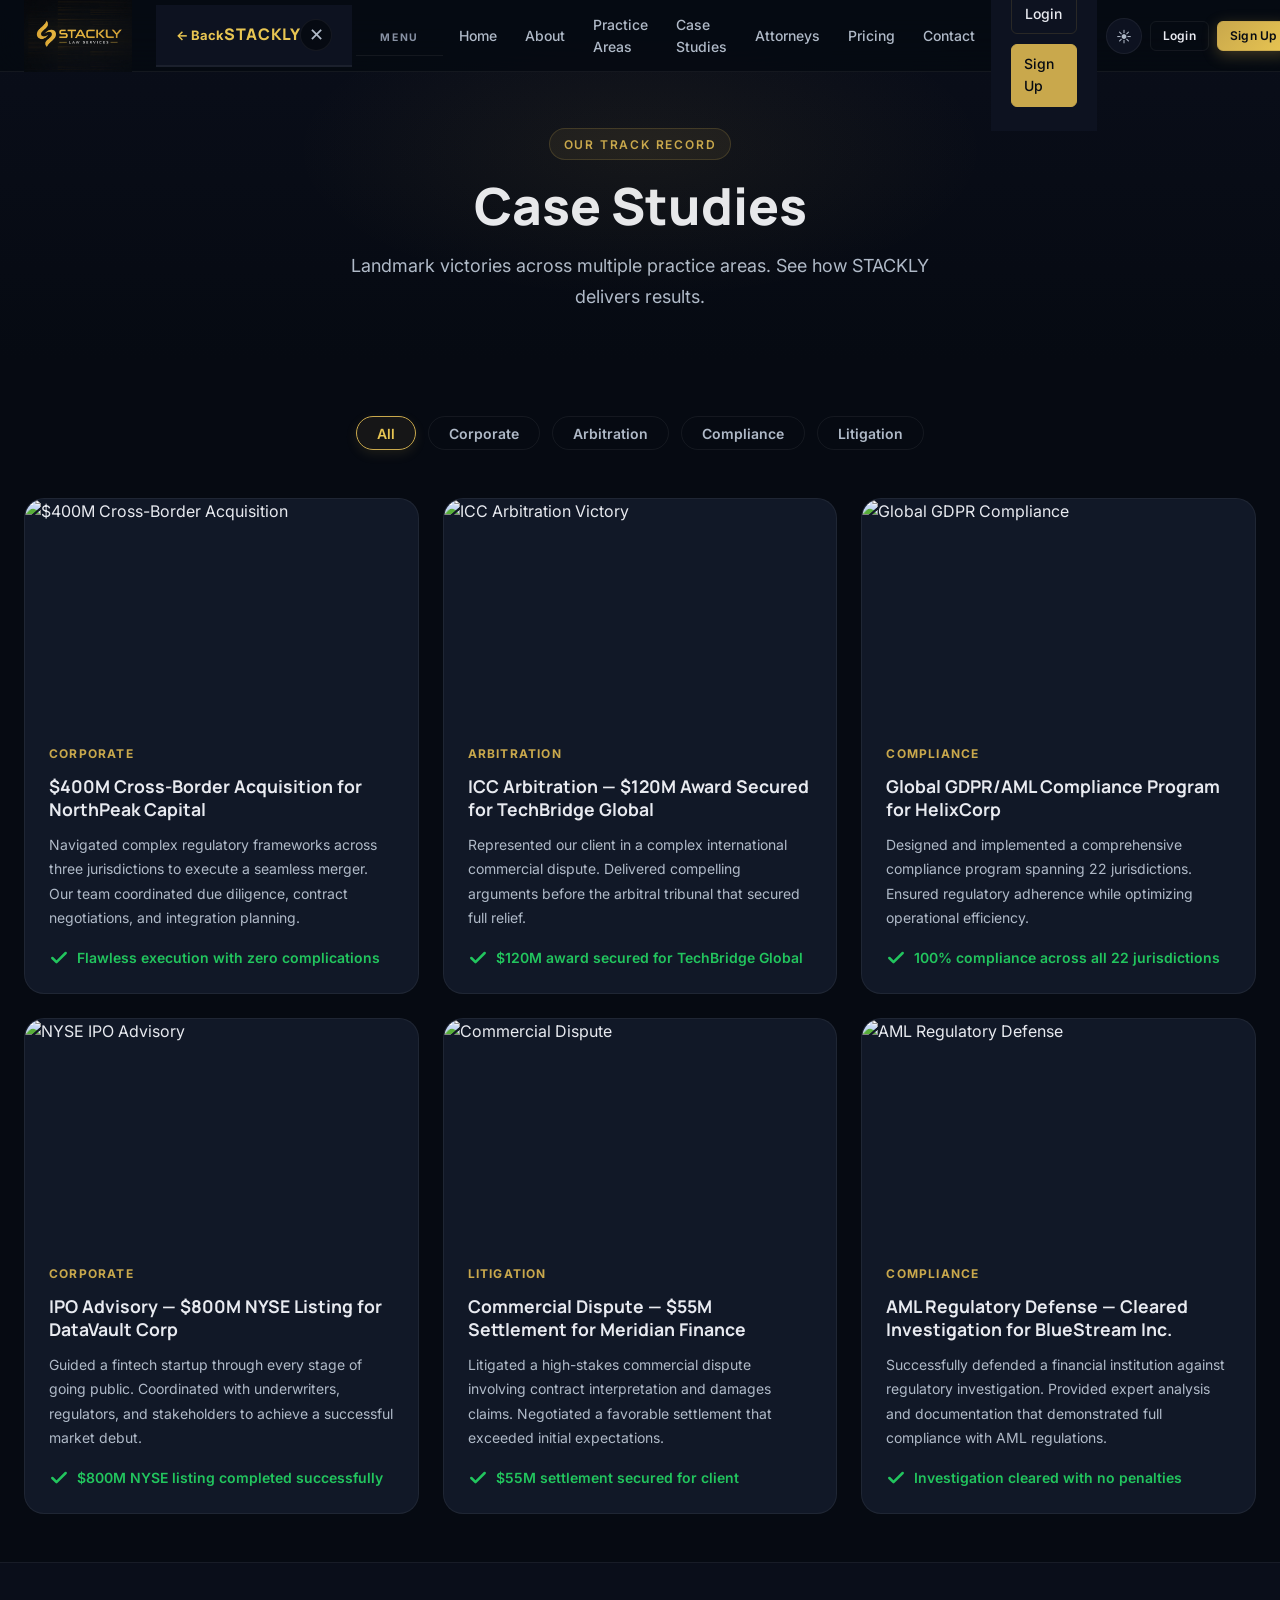
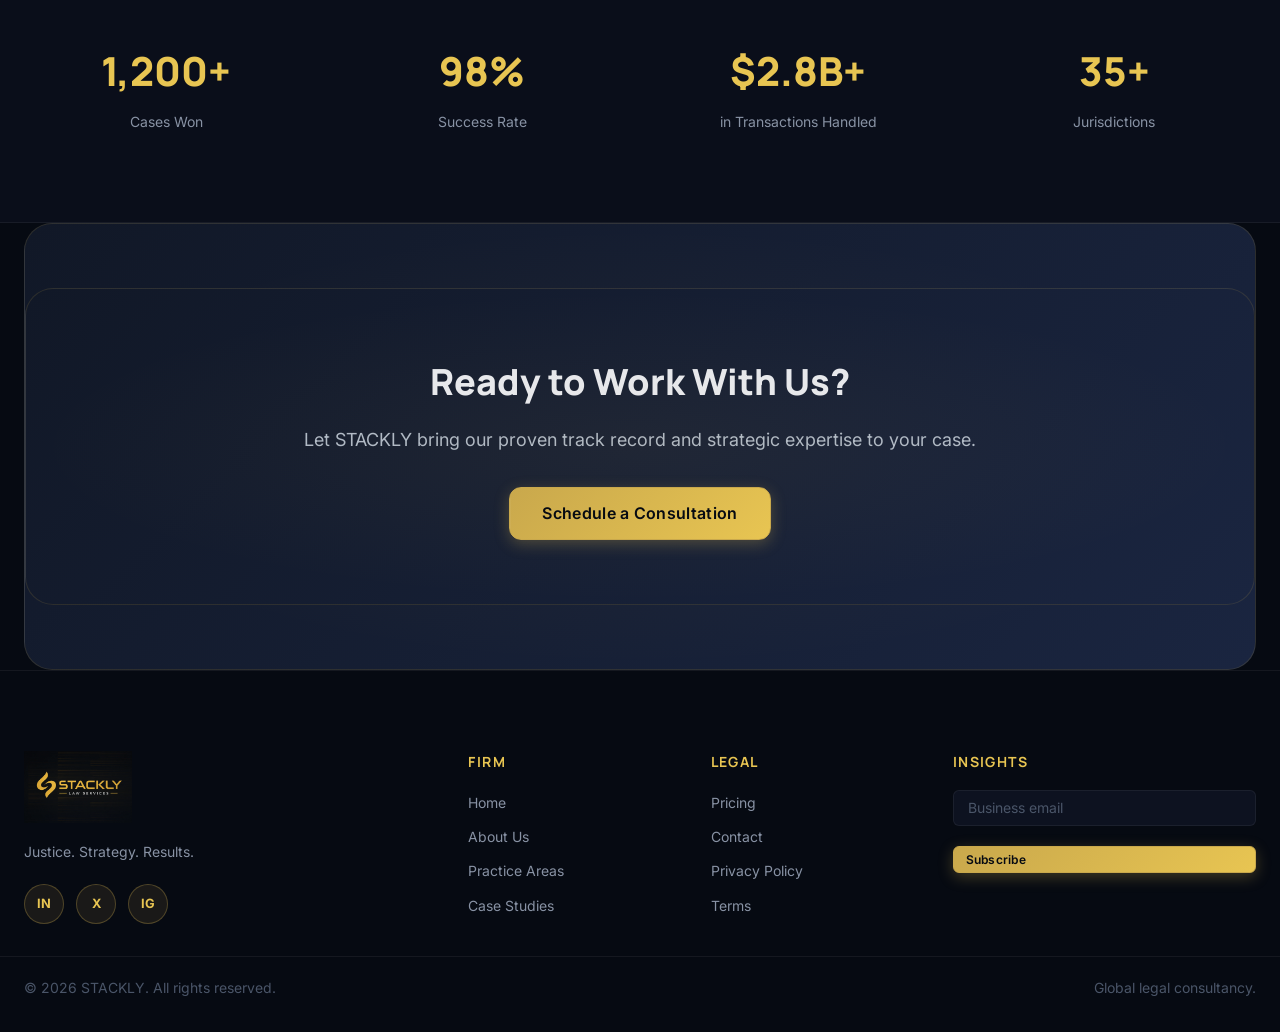
==== pages/case-studies.html @ 19b0bfe0 "First commit" ====
﻿<!DOCTYPE html>
<html lang="en">
<head>
  <meta charset="UTF-8">
  <meta name="viewport" content="width=device-width, initial-scale=1.0">
  <title>Case Studies | STACKLY Law Services</title>
  <link rel="preconnect" href="https://fonts.googleapis.com">
  <link rel="preconnect" href="https://fonts.gstatic.com" crossorigin>
  <link href="https://fonts.googleapis.com/css2?family=Inter:wght@300;400;500;600;700&family=Manrope:wght@300;400;500;600;700&display=swap" rel="stylesheet">
  <link rel="stylesheet" href="../assets/css/style.css">
</head>
<body data-page="cases">
  <header class="site-header">
    <div class="container nav-shell">
      <a class="brand" href="../index.html" aria-label="STACKLY home">
        <span class="brand-mark" aria-hidden="true">
          <img src="../Images/logo.webp" alt="STACKLY Logo" width="120" height="80" loading="eager">
        </span>
        <!-- <span class="brand-copy"><span class="brand-name">STACKLY</span><span class="brand-tagline">Law Services</span></span> -->
      </a>
      <button class="menu-toggle" aria-label="Open navigation" aria-expanded="false">
        <svg viewBox="0 0 24 24"><path fill="none" stroke="currentColor" stroke-width="1.8" d="M4 7h16M4 12h16M4 17h16"/></svg>
      </button>
      <nav class="nav-links">
        <a href="../index.html">Home</a>
        <a href="./about.html">About</a>
        <a href="./practice-areas.html">Practice Areas</a>
        <a href="./case-studies.html">Case Studies</a>
        <a href="./team.html">Attorneys</a>
        <a href="./pricing.html">Pricing</a>
        <a href="./contact.html">Contact</a>
      </nav>
      <div class="nav-actions">
        <button class="theme-toggle" data-theme-toggle aria-label="Toggle theme"></button>
        <a class="btn btn-secondary btn-sm" href="./login.html">Login</a>
        <a class="btn btn-primary btn-sm" href="./signup.html">Sign Up</a>
        <a class="btn btn-outline btn-sm" href="./contact.html">Book Consultation</a>
      </div>
    </div>
  </header>

  <main>
    <!-- Hero Section -->
    <section class="page-hero">
      <div class="container">
        <span class="section-eyebrow">Our Track Record</span>
        <h1 class="hero-title">Case Studies</h1>
        <p class="hero-subtitle">Landmark victories across multiple practice areas. See how STACKLY delivers results.</p>
      </div>
    </section>

    <!-- Filter Section -->
    <section class="container" style="padding-top:2rem;padding-bottom:1.5rem">
      <div class="filter-controls">
        <button class="filter-btn active" data-filter="*">All</button>
        <button class="filter-btn" data-filter="corporate">Corporate</button>
        <button class="filter-btn" data-filter="arbitration">Arbitration</button>
        <button class="filter-btn" data-filter="compliance">Compliance</button>
        <button class="filter-btn" data-filter="litigation">Litigation</button>
      </div>
    </section>

    <!-- Case Studies Grid -->
    <section class="container" style="padding-bottom:3rem">
      <div class="cases-grid">
        <!-- Case 1: Corporate -->
        <div class="case-card reveal" data-category="corporate">
          <div class="case-image">
            <img src="https://images.pexels.com/photos/3183150/pexels-photo-3183150.jpeg?auto=compress&cs=tinysrgb&w=800" alt="$400M Cross-Border Acquisition">
          </div>
          <div class="case-content">
            <span class="case-tag">Corporate</span>
            <h3>$400M Cross-Border Acquisition for NorthPeak Capital</h3>
            <p>Navigated complex regulatory frameworks across three jurisdictions to execute a seamless merger. Our team coordinated due diligence, contract negotiations, and integration planning.</p>
            <div class="case-result">
              <svg width="20" height="20" viewBox="0 0 24 24" fill="none" stroke="currentColor" stroke-width="3" stroke-linecap="round" stroke-linejoin="round"><polyline points="20 6 9 17 4 12"/></svg>
              <span>Flawless execution with zero complications</span>
            </div>
          </div>
        </div>

        <!-- Case 2: Arbitration -->
        <div class="case-card reveal" data-category="arbitration">
          <div class="case-image">
            <img src="https://images.pexels.com/photos/5668858/pexels-photo-5668858.jpeg?auto=compress&cs=tinysrgb&w=800" alt="ICC Arbitration Victory">
          </div>
          <div class="case-content">
            <span class="case-tag">Arbitration</span>
            <h3>ICC Arbitration — $120M Award Secured for TechBridge Global</h3>
            <p>Represented our client in a complex international commercial dispute. Delivered compelling arguments before the arbitral tribunal that secured full relief.</p>
            <div class="case-result">
              <svg width="20" height="20" viewBox="0 0 24 24" fill="none" stroke="currentColor" stroke-width="3" stroke-linecap="round" stroke-linejoin="round"><polyline points="20 6 9 17 4 12"/></svg>
              <span>$120M award secured for TechBridge Global</span>
            </div>
          </div>
        </div>

        <!-- Case 3: Compliance -->
        <div class="case-card reveal" data-category="compliance">
          <div class="case-image">
            <img src="https://images.pexels.com/photos/8112199/pexels-photo-8112199.jpeg?auto=compress&cs=tinysrgb&w=800" alt="Global GDPR Compliance">
          </div>
          <div class="case-content">
            <span class="case-tag">Compliance</span>
            <h3>Global GDPR/AML Compliance Program for HelixCorp</h3>
            <p>Designed and implemented a comprehensive compliance program spanning 22 jurisdictions. Ensured regulatory adherence while optimizing operational efficiency.</p>
            <div class="case-result">
              <svg width="20" height="20" viewBox="0 0 24 24" fill="none" stroke="currentColor" stroke-width="3" stroke-linecap="round" stroke-linejoin="round"><polyline points="20 6 9 17 4 12"/></svg>
              <span>100% compliance across all 22 jurisdictions</span>
            </div>
          </div>
        </div>

        <!-- Case 4: Corporate -->
        <div class="case-card reveal" data-category="corporate">
          <div class="case-image">
            <img src="https://images.pexels.com/photos/3760263/pexels-photo-3760263.jpeg?auto=compress&cs=tinysrgb&w=800" alt="NYSE IPO Advisory">
          </div>
          <div class="case-content">
            <span class="case-tag">Corporate</span>
            <h3>IPO Advisory — $800M NYSE Listing for DataVault Corp</h3>
            <p>Guided a fintech startup through every stage of going public. Coordinated with underwriters, regulators, and stakeholders to achieve a successful market debut.</p>
            <div class="case-result">
              <svg width="20" height="20" viewBox="0 0 24 24" fill="none" stroke="currentColor" stroke-width="3" stroke-linecap="round" stroke-linejoin="round"><polyline points="20 6 9 17 4 12"/></svg>
              <span>$800M NYSE listing completed successfully</span>
            </div>
          </div>
        </div>

        <!-- Case 5: Litigation -->
        <div class="case-card reveal" data-category="litigation">
          <div class="case-image">
            <img src="https://images.pexels.com/photos/1181406/pexels-photo-1181406.jpeg?auto=compress&cs=tinysrgb&w=800" alt="Commercial Dispute">
          </div>
          <div class="case-content">
            <span class="case-tag">Litigation</span>
            <h3>Commercial Dispute — $55M Settlement for Meridian Finance</h3>
            <p>Litigated a high-stakes commercial dispute involving contract interpretation and damages claims. Negotiated a favorable settlement that exceeded initial expectations.</p>
            <div class="case-result">
              <svg width="20" height="20" viewBox="0 0 24 24" fill="none" stroke="currentColor" stroke-width="3" stroke-linecap="round" stroke-linejoin="round"><polyline points="20 6 9 17 4 12"/></svg>
              <span>$55M settlement secured for client</span>
            </div>
          </div>
        </div>

        <!-- Case 6: Compliance -->
        <div class="case-card reveal" data-category="compliance">
          <div class="case-image">
            <img src="https://images.pexels.com/photos/3807517/pexels-photo-3807517.jpeg?auto=compress&cs=tinysrgb&w=800" alt="AML Regulatory Defense">
          </div>
          <div class="case-content">
            <span class="case-tag">Compliance</span>
            <h3>AML Regulatory Defense — Cleared Investigation for BlueStream Inc.</h3>
            <p>Successfully defended a financial institution against regulatory investigation. Provided expert analysis and documentation that demonstrated full compliance with AML regulations.</p>
            <div class="case-result">
              <svg width="20" height="20" viewBox="0 0 24 24" fill="none" stroke="currentColor" stroke-width="3" stroke-linecap="round" stroke-linejoin="round"><polyline points="20 6 9 17 4 12"/></svg>
              <span>Investigation cleared with no penalties</span>
            </div>
          </div>
        </div>
      </div>
    </section>

    <!-- Statistics Section -->
    <section class="stats-section">
      <div class="container">
        <div class="stats-grid">
          <div class="stat-card">
            <div class="stat-number">1,200+</div>
            <div class="stat-label">Cases Won</div>
          </div>
          <div class="stat-card">
            <div class="stat-number">98%</div>
            <div class="stat-label">Success Rate</div>
          </div>
          <div class="stat-card">
            <div class="stat-number">$2.8B+</div>
            <div class="stat-label">in Transactions Handled</div>
          </div>
          <div class="stat-card">
            <div class="stat-number">35+</div>
            <div class="stat-label">Jurisdictions</div>
          </div>
        </div>
      </div>
    </section>

    <!-- CTA Section -->
    <section class="cta-section">
      <div class="container">
        <h2>Ready to Work With Us?</h2>
        <p>Let STACKLY bring our proven track record and strategic expertise to your case.</p>
        <a href="./404.html" class="btn btn-primary btn-lg">Schedule a Consultation</a>
      </div>
    </section>
  </main>

  <footer class="footer">
    <div class="container footer-grid">
      <div>
        <a class="brand" href="../index.html" aria-label="STACKLY home">
          <span class="brand-mark" aria-hidden="true">
            <img src="../Images/logo.webp" alt="STACKLY Logo" width="120" height="80" loading="lazy">
          </span>
          <!-- <span class="brand-copy"><span class="brand-name">STACKLY</span><span class="brand-tagline">Law Services</span></span> -->
        </a>
        <p style="margin-top:1rem">Justice. Strategy. Results.</p>
        <div class="social-row"><a href="./404.html"><span>in</span></a><a href="./404.html"><span>X</span></a><a href="./404.html"><span>ig</span></a></div>
      </div>
      <div><h4>Firm</h4><ul><li><a href="../index.html">Home</a></li><li><a href="./about.html">About Us</a></li><li><a href="./practice-areas.html">Practice Areas</a></li><li><a href="./case-studies.html">Case Studies</a></li></ul></div>
      <div><h4>Legal</h4><ul><li><a href="./pricing.html">Pricing</a></li><li><a href="./contact.html">Contact</a></li><li><a href="./privacy-policy.html">Privacy Policy</a></li><li><a href="./terms.html">Terms</a></li></ul></div>
      <div><h4>Insights</h4><form class="newsletter" data-validate style="margin-top:1rem"><div class="form-field"><input class="input" type="email" placeholder="Business email" data-required><p class="error-text" data-form-message></p></div><button class="btn btn-primary btn-sm" type="submit" style="margin-top:.5rem;width:100%">Subscribe</button></form></div>
    </div>
    <div class="container footer-bottom"><span>© 2026 STACKLY. All rights reserved.</span><span>Global legal consultancy.</span></div>
  </footer>

  <script src="../assets/js/app.js"></script>
  <script>
    // Case studies filter functionality
    document.querySelectorAll('.filter-btn').forEach(btn => {
      btn.addEventListener('click', function() {
        const filter = this.getAttribute('data-filter');

        // Update active button
        document.querySelectorAll('.filter-btn').forEach(b => b.classList.remove('active'));
        this.classList.add('active');

        // Filter cases
        document.querySelectorAll('.case-card').forEach(card => {
          const category = card.getAttribute('data-category');
          if (filter === '*' || category === filter) {
            card.classList.remove('hidden');
          } else {
            card.classList.add('hidden');
          }
        });
      });
    });
  </script>
</body>
</html>
---- assets/css/style.css ----
/* ============================================================
   STACKLY LAW SERVICES – Global Design System
   ============================================================ */

/* ─── Reset & Base ───────────────────────────────────────── */
*, *::before, *::after { box-sizing: border-box; margin: 0; padding: 0; }
html { scroll-behavior: smooth; font-size: 16px; }
body {
  font-family: 'Inter', sans-serif;
  background: var(--bg-base);
  color: var(--text-primary);
  line-height: 1.6;
  overflow-x: hidden;
  transition: background 0.3s, color 0.3s;
}
img { display: block; max-width: 100%; height: auto; }
a { text-decoration: none; color: inherit; }
ul { list-style: none; }
button { cursor: pointer; border: none; background: none; font-family: inherit; }
input, textarea, select { font-family: inherit; }

/* ─── CSS Custom Properties ──────────────────────────────── */
:root {
  /* Colors */
  --gold-100: #fef9ea;
  --gold-200: #fbedb7;
  --gold-300: #f5d97a;
  --gold-400: #e8c552;
  --gold-500: #c9a84c;
  --gold-600: #a8862e;
  --gold-700: #836519;
  --navy-900: #060a12;
  --navy-800: #0a0e1a;
  --navy-700: #0d1220;
  --navy-600: #111827;
  --navy-500: #1a2540;
  --navy-400: #243055;
  --navy-300: #2e3d6a;
  --slate-100: #f1f4f9;
  --slate-200: #dce2ed;
  --slate-300: #b8c4d9;
  --slate-400: #8892a4;
  --slate-500: #5c6880;
  --success: #22c55e;
  --warning: #f59e0b;
  --error: #ef4444;
  --info: #3b82f6;

  /* Semantic Tokens – Dark mode (default) */
  --bg-base: var(--navy-900);
  --bg-surface: var(--navy-800);
  --bg-elevated: var(--navy-700);
  --bg-card: var(--navy-600);
  --bg-overlay: rgba(10,14,26,0.9);
  --border-color: rgba(201,168,76,0.15);
  --border-subtle: rgba(255,255,255,0.06);
  --text-primary: #e8eaf0;
  --text-secondary: #b0bac8;
  --text-muted: var(--slate-400);
  --text-faint: #4a5568;
  --accent: var(--gold-500);
  --accent-light: var(--gold-400);
  --accent-dark: var(--gold-600);
  --shadow-sm: 0 2px 8px rgba(0,0,0,0.4);
  --shadow-md: 0 8px 24px rgba(0,0,0,0.5);
  --shadow-lg: 0 20px 60px rgba(0,0,0,0.6);
  --shadow-glow: 0 0 40px rgba(201,168,76,0.15);
  --radius-sm: 6px;
  --radius-md: 12px;
  --radius-lg: 20px;
  --radius-xl: 28px;
  --radius-full: 9999px;

  /* Typography */
  --text-xs: 0.75rem;
  --text-sm: 0.875rem;
  --text-base: 1rem;
  --text-lg: 1.125rem;
  --text-xl: 1.25rem;
  --text-2xl: 1.5rem;
  --text-3xl: 1.875rem;
  --text-4xl: 2.25rem;
  --text-5xl: 3rem;
  --text-6xl: 3.75rem;

  /* Spacing */
  --space-1: 4px; --space-2: 8px; --space-3: 12px; --space-4: 16px;
  --space-5: 20px; --space-6: 24px; --space-8: 32px; --space-10: 40px;
  --space-12: 48px; --space-16: 64px; --space-20: 80px; --space-24: 96px;

  /* Layout */
  --container-max: 1280px;
  --header-h: 72px;

  /* Transitions */
  --transition: all 0.25s cubic-bezier(0.4,0,0.2,1);
  --transition-slow: all 0.4s cubic-bezier(0.4,0,0.2,1);
}

[data-theme="light"] {
  --bg-base: #f8f9fc;
  --bg-surface: #ffffff;
  --bg-elevated: #f1f4f9;
  --bg-card: #ffffff;
  --bg-overlay: rgba(248,249,252,0.95);
  --border-color: rgba(201,168,76,0.25);
  --border-subtle: rgba(0,0,0,0.08);
  --text-primary: #0a0e1a;
  --text-secondary: #374151;
  --text-muted: #6b7280;
  --text-faint: #9ca3af;
  --shadow-sm: 0 2px 8px rgba(0,0,0,0.08);
  --shadow-md: 0 8px 24px rgba(0,0,0,0.12);
  --shadow-lg: 0 20px 60px rgba(0,0,0,0.15);
  --shadow-glow: 0 0 40px rgba(201,168,76,0.1);
}

/* ─── Scrollbar ──────────────────────────────────────────── */
::-webkit-scrollbar { width: 6px; height: 6px; }
::-webkit-scrollbar-track { background: var(--bg-base); }
::-webkit-scrollbar-thumb { background: var(--gold-600); border-radius: 3px; }

/* ─── Selection ──────────────────────────────────────────── */
::selection { background: var(--gold-500); color: var(--navy-900); }

/* ─── Skip Link ──────────────────────────────────────────── */
.skip-link { position: absolute; top:-100px; left:1rem; padding:.5rem 1rem;
  background: var(--accent); color: var(--navy-900); border-radius: var(--radius-sm);
  font-weight: 700; z-index: 9999; transition: top 0.2s; }
.skip-link:focus { top: 1rem; }

/* ─── Preloader ──────────────────────────────────────────── */
.preloader {
  position: fixed; inset: 0; background: var(--navy-900);
  display: flex; align-items: center; justify-content: center;
  z-index: 9999; transition: opacity 0.5s, visibility 0.5s;
}
.preloader.done { opacity: 0; visibility: hidden; pointer-events: none; }
.preloader-ring {
  width: 48px; height: 48px; border-radius: 50%;
  border: 3px solid var(--border-subtle);
  border-top-color: var(--gold-500);
  animation: spin 0.8s linear infinite;
}
@keyframes spin { to { transform: rotate(360deg); } }

/* ─── Progress Bar ───────────────────────────────────────── */
.progress-bar {
  position: fixed; top: 0; left: 0; height: 3px;
  background: linear-gradient(90deg, var(--gold-600), var(--gold-400));
  z-index: 9998; width: 0%; transition: width 0.1s;
}

/* ─── Custom Cursor ──────────────────────────────────────── */
.cursor-dot, .cursor-ring { position: fixed; pointer-events: none; z-index: 9997; border-radius: 50%; }
.cursor-dot { width: 8px; height: 8px; background: var(--gold-500); transform: translate(-50%,-50%); transition: transform 0.1s; }
.cursor-ring { width: 32px; height: 32px; border: 1.5px solid rgba(201,168,76,0.5); transform: translate(-50%,-50%); transition: transform 0.15s, width 0.2s, height 0.2s, opacity 0.2s; }
.cursor-ring.hovered { width: 48px; height: 48px; border-color: var(--gold-400); }
@media (pointer: coarse) { .cursor-dot, .cursor-ring { display: none; } }

/* ─── Container ──────────────────────────────────────────── */
.container { max-width: var(--container-max); margin: 0 auto; padding: 0 var(--space-6); }
@media (max-width: 768px) { .container { padding: 0 var(--space-4); } }

/* ─── SR Only ────────────────────────────────────────────── */
.sr-only { position: absolute; width: 1px; height: 1px; overflow: hidden; clip: rect(0,0,0,0); white-space: nowrap; }

/* ============================================================
   HEADER
   ============================================================ */
.site-header {
  position: fixed; top: 0; left: 0; right: 0; height: var(--header-h);
  background: rgba(6,10,18,0.92);
  backdrop-filter: blur(20px);
  border-bottom: 1px solid var(--border-subtle);
  z-index: 1000;
  transition: var(--transition);
}
.site-header.scrolled { box-shadow: var(--shadow-md); }
[data-theme="light"] .site-header { background: rgba(255,255,255,0.92); }

.nav-shell {
  height: var(--header-h);
  display: flex; align-items: center; gap: var(--space-6);
}

/* Brand */
.brand { display: flex; align-items: center; gap: var(--space-3); flex-shrink: 0; }
.brand-mark img { width: auto; height: 72px; max-height: 100%; object-fit: contain; }
.brand > svg { width: 48px; height: 48px; }
.brand-copy { display: flex; flex-direction: column; line-height: 1.1; }
.brand-name { font-family: 'Manrope', sans-serif; font-size: var(--text-lg); font-weight: 800; color: var(--gold-400); letter-spacing: 0.08em; }
.brand-tagline { font-size: 0.625rem; letter-spacing: 0.15em; text-transform: uppercase; color: var(--text-muted); }

/* Nav Links */
.nav-links { display: flex; align-items: center; gap: var(--space-1); margin-left: auto; }
.nav-links a {
  font-size: var(--text-sm); font-weight: 500; color: var(--text-secondary);
  padding: var(--space-2) var(--space-3); border-radius: var(--radius-sm);
  transition: var(--transition); position: relative;
}
.nav-links a::after {
  content: ''; position: absolute; bottom: 0; left: 50%; right: 50%;
  height: 2px; background: var(--gold-500); border-radius: 1px;
  transition: var(--transition);
}
.nav-links a:hover { color: var(--gold-400); }
.nav-links a:hover::after, .nav-links a[data-active]::after { left: var(--space-3); right: var(--space-3); }
.nav-links a[data-active] { color: var(--gold-400); }

/* Nav Actions */
.nav-actions { display: flex; align-items: center; gap: var(--space-2); flex-shrink: 0; }

/* Mobile Menu Toggle */
.menu-toggle { display: none; width: 40px; height: 40px; align-items: center; justify-content: center; border-radius: var(--radius-sm); color: var(--text-primary); transition: var(--transition); }
.menu-toggle:hover { background: var(--border-subtle); }
.menu-toggle svg { width: 22px; height: 22px; }

/* Theme Toggle */
.theme-toggle {
  width: 36px; height: 36px; border-radius: var(--radius-full);
  background: var(--bg-elevated); border: 1px solid var(--border-subtle);
  color: var(--text-secondary); display: flex; align-items: center; justify-content: center;
  transition: var(--transition); font-size: 15px;
}
.theme-toggle:hover { border-color: var(--gold-500); color: var(--gold-400); }
.theme-toggle::before { content: '☀'; }
[data-theme="light"] .theme-toggle::before { content: '☾'; }

@media (max-width: 1100px) { .nav-links { gap: 0; } .nav-links a { padding: var(--space-2) var(--space-2); font-size: 0.8125rem; } }
@media (max-width: 960px) {
  .menu-toggle { display: flex; margin-left: auto; }
  .nav-actions { display: none !important; }

  /* ── nav-links moved to <body> by JS when open ──
     These rules apply once it's a direct child of body */
  .nav-links {
    display: none; /* hidden until open — JS moves it to body and adds .open */
  }
  .nav-links.open {
    /* Full-screen panel — appended to body, no containing-block issue */
    display: flex;
    position: fixed; top: 0; left: 0;
    width: 100vw; height: 100%; max-height: 100dvh;
    flex-direction: column; align-items: stretch;
    background: var(--bg-surface);
    z-index: 9999;
    overflow-y: auto;
    animation: slideInLeft 0.28s cubic-bezier(0.4,0,0.2,1) both;
  }
  .nav-links::before { display: none; }

  /* Nav links inside the open panel */
  .nav-links a {
    font-size: 1rem; font-weight: 500;
    padding: 0.85rem 1.5rem;
    display: flex; align-items: center;
    border-bottom: 1px solid var(--border-subtle);
    color: var(--text-primary);
    transition: background 0.15s, color 0.15s;
    text-decoration: none;
  }
  .nav-links a:hover { color: var(--gold-400); background: rgba(201,168,76,.07); }
  .nav-links a[data-active] {
    color: var(--gold-400); background: rgba(201,168,76,.05);
    border-left: 3px solid var(--gold-500); padding-left: calc(1.5rem - 3px);
  }
}

@keyframes slideInLeft {
  from { transform: translateX(-100%); opacity: 0.6; }
  to   { transform: translateX(0);     opacity: 1; }
}

/* ── Dark overlay behind the open panel ── */
body.nav-open::before {
  content: ''; position: fixed; inset: 0;
  background: rgba(0,0,0,0.55); z-index: 9998;
}

/* ── Sidebar injected elements (JS) ── */
.sidebar-nav-header {
  display: flex; align-items: center; justify-content: space-between;
  padding: 0.9rem 1.25rem;
  background: var(--bg-elevated);
  border-bottom: 2px solid var(--border-subtle);
  flex-shrink: 0; min-height: 56px;
}
.sidebar-nav-title {
  font-family: 'Manrope', sans-serif; font-weight: 800;
  font-size: 1rem; color: var(--gold-400); letter-spacing: 0.04em;
}
.sidebar-nav-back {
  display: inline-flex; align-items: center; gap: 0.35rem;
  font-size: 0.8125rem; font-weight: 700; color: var(--gold-400);
  background: none; border: none; cursor: pointer; padding: 0;
  transition: color 0.18s;
}
.sidebar-nav-back:hover { color: var(--gold-300); }
.sidebar-nav-close {
  width: 32px; height: 32px; border-radius: 50%;
  background: var(--bg-base); border: 1px solid var(--border-subtle);
  color: var(--text-secondary); cursor: pointer; font-size: 1.1rem; line-height: 1;
  display: flex; align-items: center; justify-content: center;
  transition: background 0.18s, color 0.18s; flex-shrink: 0;
}
.sidebar-nav-close:hover { background: rgba(201,168,76,.12); color: var(--gold-400); }

.sidebar-section-label {
  display: block;
  font-size: 0.65rem; font-weight: 700; letter-spacing: 0.15em;
  text-transform: uppercase; color: var(--text-muted);
  padding: 0.85rem 1.5rem 0.55rem;
  border-bottom: 1px solid var(--border-subtle);
}

.sidebar-auth-section {
  display: flex; flex-direction: column; gap: 0.6rem;
  padding: 1rem 1.25rem 1.5rem;
  margin-top: auto;
  border-top: 1px solid var(--border-subtle);
  background: var(--bg-elevated);
}
.sidebar-auth-section .sidebar-section-label {
  padding: 0 0 0.6rem; border-bottom: none; margin-bottom: 0;
}
.sidebar-auth-btn {
  display: flex !important; align-items: center; justify-content: center;
  width: 100%; padding: 0.75rem 1rem; border-radius: var(--radius-sm);
  font-size: 0.9rem; font-weight: 600; cursor: pointer;
  text-decoration: none; transition: var(--transition); border: 1.5px solid transparent;
  box-sizing: border-box;
}
.sidebar-auth-btn.login {
  background: transparent;
  border-color: var(--border-color);
  color: var(--text-primary);
}
.sidebar-auth-btn.login:hover { border-color: var(--gold-500); color: var(--gold-400); }
.sidebar-auth-btn.signup {
  background: var(--gold-500); color: var(--navy-900);
  border-color: var(--gold-500);
}
.sidebar-auth-btn.signup:hover { background: var(--gold-400); }

@media (max-width: 520px) {
  .brand-tagline { display: none; }
}

/* ============================================================
   BUTTONS
   ============================================================ */
.btn {
  display: inline-flex; align-items: center; gap: var(--space-2);
  font-size: var(--text-sm); font-weight: 600; letter-spacing: 0.02em;
  padding: 0.45rem 1.1rem; border-radius: var(--radius-sm);
  transition: var(--transition); position: relative; overflow: hidden;
  cursor: pointer; border: 1.5px solid transparent; white-space: nowrap;
}
.btn::before {
  content: ''; position: absolute; inset: 0;
  background: rgba(255,255,255,0.08);
  transform: translateX(-100%); transition: transform 0.3s;
  border-radius: inherit;
}
.btn:hover::before { transform: translateX(0); }
.btn:active { transform: scale(0.97); }

.btn-primary {
  background: linear-gradient(135deg, var(--gold-500) 0%, var(--gold-400) 100%);
  color: var(--navy-900); border-color: var(--gold-500);
  box-shadow: 0 4px 15px rgba(201,168,76,0.3);
}
.btn-primary:hover { box-shadow: 0 6px 25px rgba(201,168,76,0.5); transform: translateY(-1px); }

.btn-secondary {
  background: transparent; color: var(--text-primary);
  border-color: var(--border-subtle);
}
.btn-secondary:hover { border-color: var(--gold-500); color: var(--gold-400); background: rgba(201,168,76,0.06); }

.btn-outline {
  background: transparent; color: var(--gold-400);
  border-color: var(--gold-500);
}
.btn-outline:hover { background: var(--gold-500); color: var(--navy-900); box-shadow: 0 4px 15px rgba(201,168,76,0.3); }

.btn-ghost { background: transparent; color: var(--text-secondary); border-color: transparent; }
.btn-ghost:hover { color: var(--gold-400); background: rgba(201,168,76,0.06); }

.btn-danger { background: var(--error); color: #fff; border-color: var(--error); }
.btn-danger:hover { background: #dc2626; box-shadow: 0 4px 15px rgba(239,68,68,0.3); }

.btn-lg { padding: 0.8rem 2rem; font-size: var(--text-base); border-radius: var(--radius-md); }
.btn-sm { padding: 0.3rem 0.75rem; font-size: var(--text-xs); }

/* ============================================================
   CARDS
   ============================================================ */
.card {
  background: var(--bg-card); border: 1px solid var(--border-subtle);
  border-radius: var(--radius-lg); padding: var(--space-6);
  transition: var(--transition); position: relative; overflow: hidden;
}
.card::before {
  content: ''; position: absolute; inset: 0; border-radius: inherit;
  background: linear-gradient(135deg, rgba(201,168,76,0.04) 0%, transparent 60%);
  opacity: 0; transition: opacity 0.3s;
}
.card:hover { transform: translateY(-4px); box-shadow: var(--shadow-md); border-color: var(--border-color); }
.card:hover::before { opacity: 1; }

.glass-panel {
  background: rgba(13,18,32,0.6);
  backdrop-filter: blur(20px);
  border: 1px solid rgba(201,168,76,0.12);
  border-radius: var(--radius-xl);
}
[data-theme="light"] .glass-panel { background: rgba(255,255,255,0.8); border-color: rgba(201,168,76,0.2); }

/* ============================================================
   FOOTER
   ============================================================ */
.footer {
  background: var(--navy-900);
  border-top: 1px solid var(--border-subtle);
  padding: var(--space-20) 0 var(--space-8);
  margin-top: auto;
}
[data-theme="light"] .footer { background: var(--navy-800); color: var(--slate-200); }
[data-theme="light"] .footer a { color: var(--slate-300); }
[data-theme="light"] .footer p { color: var(--slate-400); }

.footer-grid {
  display: grid;
  grid-template-columns: 2fr 1fr 1fr 1.5fr;
  gap: var(--space-10);
}
.footer h4 { font-family: 'Manrope', sans-serif; font-size: var(--text-sm); font-weight: 700; letter-spacing: 0.1em; text-transform: uppercase; color: var(--gold-400); margin-bottom: var(--space-4); }
.footer p { font-size: var(--text-sm); color: var(--text-muted); line-height: 1.8; }
.footer ul { display: flex; flex-direction: column; gap: var(--space-2); }
.footer ul li a { font-size: var(--text-sm); color: var(--text-muted); transition: var(--transition); padding: 2px 0; display: inline-block; }
.footer ul li a:hover { color: var(--gold-400); transform: translateX(4px); }

.social-row { display: flex; gap: var(--space-3); margin-top: var(--space-5); }
.social-row a {
  width: 38px; height: 38px; border-radius: var(--radius-full);
  background: var(--bg-elevated); border: 1px solid var(--border-subtle);
  display: flex; align-items: center; justify-content: center;
  font-size: var(--text-xs); font-weight: 700; color: var(--text-muted);
  transition: var(--transition); text-transform: lowercase;
}
.social-row a:hover { background: var(--gold-500); border-color: var(--gold-500); color: var(--navy-900); transform: translateY(-3px); }

.footer-bottom {
  margin-top: var(--space-8); padding-top: var(--space-5);
  border-top: 1px solid var(--border-subtle);
  display: flex; justify-content: space-between; gap: var(--space-4);
  flex-wrap: wrap; color: var(--text-faint); font-size: var(--text-sm);
}

/* Newsletter */
.newsletter { display: flex; flex-direction: column; gap: var(--space-3); margin-top: var(--space-4); }
.newsletter .form-row { display: flex; gap: var(--space-2); }
.input {
  width: 100%; max-width: 100%; box-sizing: border-box;
  background: var(--bg-elevated); border: 1.5px solid var(--border-subtle);
  border-radius: var(--radius-sm); padding: 0.55rem 0.9rem;
  color: var(--text-primary); font-size: var(--text-sm); transition: var(--transition);
}
.input:focus { outline: none; border-color: var(--gold-500); box-shadow: 0 0 0 3px rgba(201,168,76,0.12); }
.input.error { border-color: var(--error); }
.input::placeholder { color: var(--text-faint); }
.error-text { font-size: var(--text-xs); color: var(--error); min-height: 1.2em; }
.success-text { font-size: var(--text-xs); color: var(--success); }

@media (max-width: 960px) { .footer-grid { grid-template-columns: 1fr 1fr; } }
@media (max-width: 600px) { .footer-grid { grid-template-columns: 1fr; } }

/* ============================================================
   BACK TO TOP / FLOATING SUPPORT
   ============================================================ */
.back-to-top {
  position: fixed; bottom: 5rem; right: 1.5rem; width: 44px; height: 44px;
  background: var(--bg-elevated); border: 1px solid var(--border-subtle);
  border-radius: var(--radius-full); display: flex; align-items: center;
  justify-content: center; color: var(--gold-400); font-size: var(--text-lg);
  transition: var(--transition); z-index: 500; opacity: 0; pointer-events: none;
}
.back-to-top.visible { opacity: 1; pointer-events: auto; }
.back-to-top:hover { background: var(--gold-500); color: var(--navy-900); transform: translateY(-3px); }

.floating-support {
  position: fixed; bottom: 1.5rem; right: 1.5rem; width: 44px; height: 44px;
  background: linear-gradient(135deg, var(--gold-500), var(--gold-400));
  border-radius: var(--radius-full); display: flex; align-items: center;
  justify-content: center; color: var(--navy-900); font-size: var(--text-xl);
  box-shadow: 0 4px 20px rgba(201,168,76,0.4); transition: var(--transition); z-index: 500;
}
.floating-support:hover { transform: scale(1.1) rotate(15deg); box-shadow: 0 8px 30px rgba(201,168,76,0.5); }

/* ============================================================
   HERO SECTION
   ============================================================ */
.hero {
  min-height: 100vh; display: flex; align-items: center;
  padding: calc(var(--header-h) + var(--space-16)) 0 var(--space-16);
  position: relative; overflow: hidden;
}
.hero-grid {
  display: grid; grid-template-columns: 1fr 1fr;
  align-items: center; gap: var(--space-16);
}
.hero-copy { position: relative; z-index: 1; }
.eyebrow {
  display: inline-flex; align-items: center; gap: var(--space-2);
  font-size: var(--text-xs); font-weight: 600; letter-spacing: 0.15em;
  text-transform: uppercase; color: var(--gold-500);
  background: rgba(201,168,76,0.08); border: 1px solid rgba(201,168,76,0.2);
  padding: 0.35rem 0.85rem; border-radius: var(--radius-full); margin-bottom: var(--space-5);
}
.hero-typing {
  font-family: 'Manrope', sans-serif; font-size: var(--text-2xl);
  font-weight: 700; color: var(--gold-400); margin-bottom: var(--space-4);
}
.hero-title {
  font-family: 'Manrope', sans-serif;
  font-size: clamp(2.2rem, 4.5vw, 3.5rem);
  font-weight: 800; line-height: 1.15;
  color: var(--text-primary); margin-bottom: var(--space-5);
}
.hero-title span { color: var(--gold-400); }
.hero p { font-size: var(--text-lg); color: var(--text-secondary); line-height: 1.8; max-width: 540px; margin-bottom: var(--space-8); }
.hero-actions { display: flex; gap: var(--space-4); flex-wrap: wrap; }
.hero-visual { position: relative; }
.hero-card { overflow: hidden; }
.hero-card img { width: 100%; height: 480px; object-fit: cover; border-radius: var(--radius-xl); }

/* Particles */
.particles { position: absolute; inset: 0; overflow: hidden; pointer-events: none; }
.particle {
  position: absolute; width: 2px; height: 2px; background: var(--gold-500);
  border-radius: 50%; opacity: 0; animation: float-particle 8s infinite;
}
@keyframes float-particle { 0%,100%{opacity:0;transform:translateY(0)} 10%{opacity:0.6} 90%{opacity:0.1} 50%{transform:translateY(-120px)} }

/* Floating Lights */
.floating-light, .floating-light-two, .floating-light-three {
  position: absolute; border-radius: 50%; filter: blur(80px); pointer-events: none; opacity: 0.15;
}
.floating-light { width: 600px; height: 600px; background: var(--gold-700); top: -200px; right: -100px; animation: drift 10s ease-in-out infinite; }
.floating-light-two { width: 400px; height: 400px; background: var(--navy-400); bottom: -100px; left: -50px; animation: drift 14s ease-in-out infinite reverse; }
.floating-light-three { width: 300px; height: 300px; background: var(--gold-600); top: 40%; left: 30%; animation: drift 18s ease-in-out infinite; }
@keyframes drift { 0%,100%{transform:translate(0,0)} 50%{transform:translate(30px,-20px)} }

/* Scroll Indicator */
.scroll-indicator {
  position: absolute; bottom: 2rem; left: 50%; transform: translateX(-50%);
  display: flex; flex-direction: column; align-items: center; gap: 6px;
  color: var(--text-faint); font-size: var(--text-xs); letter-spacing: 0.12em;
  text-transform: uppercase;
}
.scroll-indicator span:last-child {
  width: 1px; height: 40px; background: linear-gradient(to bottom, var(--gold-500), transparent);
  animation: scroll-pulse 2s ease-in-out infinite;
}
@keyframes scroll-pulse { 0%,100%{opacity:0.3;transform:scaleY(0.8)} 50%{opacity:1;transform:scaleY(1)} }

@media (max-width: 900px) { .hero-grid { grid-template-columns: 1fr; text-align: center; } .hero p { margin: 0 auto var(--space-8); } .hero-actions { justify-content: center; } .hero-visual { display: none; } }

/* ============================================================
   REVEAL ANIMATION
   ============================================================ */
.reveal { opacity: 0; transform: translateY(28px); transition: opacity 0.7s ease, transform 0.7s ease; }
.reveal.in-view { opacity: 1; transform: none; }

/* ============================================================
   SECTION HEADERS
   ============================================================ */
.section-header { text-align: center; margin-bottom: var(--space-12); }
.section-eyebrow {
  display: inline-flex; align-items: center; gap: var(--space-2);
  font-size: var(--text-xs); font-weight: 600; letter-spacing: 0.15em;
  text-transform: uppercase; color: var(--gold-500);
  background: rgba(201,168,76,0.08); border: 1px solid rgba(201,168,76,0.2);
  padding: 0.35rem 0.85rem; border-radius: var(--radius-full); margin-bottom: var(--space-4);
}
.section-title {
  font-family: 'Manrope', sans-serif; font-size: clamp(1.75rem, 3vw, 2.5rem);
  font-weight: 800; color: var(--text-primary); line-height: 1.2; margin-bottom: var(--space-4);
}
.section-title span { color: var(--gold-400); }
.section-sub { font-size: var(--text-lg); color: var(--text-secondary); max-width: 600px; margin: 0 auto; line-height: 1.8; }

/* ============================================================
   SECTIONS
   ============================================================ */
section { padding: var(--space-24) 0; }

/* ============================================================
   STATS BAR
   ============================================================ */
.stats-bar { background: var(--bg-surface); border-top: 1px solid var(--border-subtle); border-bottom: 1px solid var(--border-subtle); padding: var(--space-12) 0; }
.stats-grid { display: grid; grid-template-columns: repeat(4,1fr); gap: var(--space-8); text-align: center; }
.stat-item .number { font-family: 'Manrope', sans-serif; font-size: var(--text-4xl); font-weight: 800; color: var(--gold-400); line-height: 1; }
.stat-item .label { font-size: var(--text-sm); color: var(--text-muted); margin-top: var(--space-2); }
@media (max-width: 700px) { .stats-grid { grid-template-columns: repeat(2,1fr); } }

/* ============================================================
   PRACTICE AREAS
   ============================================================ */
.practice-grid { display: grid; grid-template-columns: repeat(3,1fr); gap: var(--space-6); }
.practice-card {
  background: var(--bg-card); border: 1px solid var(--border-subtle);
  border-radius: var(--radius-lg); padding: var(--space-8);
  transition: var(--transition); cursor: pointer; position: relative; overflow: hidden;
}
.practice-card::after {
  content: ''; position: absolute; bottom: 0; left: 0; right: 0; height: 3px;
  background: linear-gradient(90deg, var(--gold-600), var(--gold-400));
  transform: scaleX(0); transform-origin: left; transition: transform 0.35s;
}
.practice-card:hover { transform: translateY(-6px); box-shadow: var(--shadow-lg); border-color: var(--border-color); }
.practice-card:hover::after { transform: scaleX(1); }
.practice-icon { font-size: 2.5rem; margin-bottom: var(--space-4); }
.practice-card h3 { font-family: 'Manrope', sans-serif; font-size: var(--text-xl); font-weight: 700; margin-bottom: var(--space-3); color: var(--text-primary); }
.practice-card p { font-size: var(--text-sm); color: var(--text-muted); line-height: 1.75; }
.practice-card .learn-more { display: inline-flex; align-items: center; gap: var(--space-2); font-size: var(--text-sm); font-weight: 600; color: var(--gold-500); margin-top: var(--space-4); transition: var(--transition); }
.practice-card:hover .learn-more { gap: var(--space-3); }
@media (max-width: 860px) { .practice-grid { grid-template-columns: repeat(2,1fr); } }
@media (max-width: 560px) { .practice-grid { grid-template-columns: 1fr; } }

/* ============================================================
   TEAM
   ============================================================ */
.team-grid { display: grid; grid-template-columns: repeat(4,1fr); gap: var(--space-6); }
.team-card {
  background: var(--bg-card); border: 1px solid var(--border-subtle);
  border-radius: var(--radius-lg); overflow: hidden; transition: var(--transition);
}
.team-card:hover { transform: translateY(-6px); box-shadow: var(--shadow-lg); border-color: var(--border-color); }
.team-photo { position: relative; aspect-ratio: 3/4; overflow: hidden; }
.team-photo img { width: 100%; height: 100%; object-fit: cover; transition: transform 0.5s; }
.team-card:hover .team-photo img { transform: scale(1.06); }
.team-overlay {
  position: absolute; inset: 0; background: linear-gradient(to top, rgba(6,10,18,0.85) 0%, transparent 50%);
  opacity: 0; transition: opacity 0.3s;
}
.team-card:hover .team-overlay { opacity: 1; }
.team-info { padding: var(--space-5); }
.team-info h3 { font-family: 'Manrope', sans-serif; font-size: var(--text-base); font-weight: 700; margin-bottom: 4px; }
.team-info .role { font-size: var(--text-xs); color: var(--gold-500); font-weight: 600; text-transform: uppercase; letter-spacing: 0.08em; }
@media (max-width: 960px) { .team-grid { grid-template-columns: repeat(2,1fr); } }
@media (max-width: 520px) { .team-grid { grid-template-columns: 1fr; } }

/* ============================================================
   TESTIMONIALS
   ============================================================ */
.testimonials-track { display: grid; grid-template-columns: repeat(3,1fr); gap: var(--space-6); }
.testimonial-card {
  background: var(--bg-card); border: 1px solid var(--border-subtle);
  border-radius: var(--radius-lg); padding: var(--space-8);
  transition: var(--transition);
}
.testimonial-card:hover { transform: translateY(-4px); box-shadow: var(--shadow-md); border-color: var(--border-color); }
.quote-mark { font-size: 3rem; color: var(--gold-500); opacity: 0.4; line-height: 1; margin-bottom: var(--space-3); }
.testimonial-text { font-size: var(--text-base); color: var(--text-secondary); line-height: 1.8; font-style: italic; margin-bottom: var(--space-5); }
.testimonial-author { display: flex; align-items: center; gap: var(--space-3); }
.testimonial-avatar { width: 48px; height: 48px; border-radius: var(--radius-full); object-fit: cover; border: 2px solid var(--gold-600); }
.testimonial-name { font-weight: 700; font-size: var(--text-sm); }
.testimonial-company { font-size: var(--text-xs); color: var(--text-muted); }
.stars { color: var(--gold-400); font-size: var(--text-sm); margin-bottom: var(--space-3); }
@media (max-width: 860px) { .testimonials-track { grid-template-columns: 1fr 1fr; } }
@media (max-width: 540px) { .testimonials-track { grid-template-columns: 1fr; } }

/* ============================================================
   CTA SECTION
   ============================================================ */
.cta-section {
  background: linear-gradient(135deg, var(--navy-600) 0%, var(--navy-500) 100%);
  border: 1px solid var(--border-color); border-radius: var(--radius-xl);
  padding: var(--space-16); text-align: center; margin: 0 var(--space-6);
  position: relative; overflow: hidden;
}
.cta-section::before { content: ''; position: absolute; inset: 0; background: radial-gradient(ellipse at center, rgba(201,168,76,0.06) 0%, transparent 70%); pointer-events: none; }
.cta-section h2 { font-family: 'Manrope', sans-serif; font-size: clamp(1.75rem, 3vw, 2.5rem); font-weight: 800; margin-bottom: var(--space-4); }
.cta-section p { color: var(--text-secondary); font-size: var(--text-lg); margin-bottom: var(--space-8); }
.cta-actions { display: flex; gap: var(--space-4); justify-content: center; flex-wrap: wrap; }

/* ============================================================
   PRICING
   ============================================================ */
.pricing-grid { display: grid; grid-template-columns: repeat(3,1fr); gap: var(--space-6); }
.pricing-card {
  background: var(--bg-card); border: 1px solid var(--border-subtle);
  border-radius: var(--radius-lg); padding: var(--space-8);
  transition: var(--transition); position: relative;
}
.pricing-card.featured { border-color: var(--gold-500); box-shadow: 0 0 40px rgba(201,168,76,0.12); }
.pricing-card:hover { transform: translateY(-6px); box-shadow: var(--shadow-lg); }
.pricing-badge {
  position: absolute; top: -12px; left: 50%; transform: translateX(-50%);
  background: linear-gradient(135deg, var(--gold-500), var(--gold-400));
  color: var(--navy-900); font-size: var(--text-xs); font-weight: 700;
  padding: 0.25rem 0.85rem; border-radius: var(--radius-full); letter-spacing: 0.08em;
  white-space: nowrap;
}
.pricing-tier { font-size: var(--text-sm); font-weight: 700; text-transform: uppercase; letter-spacing: 0.1em; color: var(--gold-500); margin-bottom: var(--space-3); }
.pricing-price { font-family: 'Manrope', sans-serif; font-size: var(--text-5xl); font-weight: 800; line-height: 1; margin-bottom: var(--space-2); }
.pricing-price sup { font-size: var(--text-2xl); vertical-align: top; margin-top: 0.5rem; }
.pricing-period { font-size: var(--text-sm); color: var(--text-muted); margin-bottom: var(--space-6); }
.pricing-features { display: flex; flex-direction: column; gap: var(--space-3); margin-bottom: var(--space-8); }
.pricing-features li { display: flex; align-items: center; gap: var(--space-3); font-size: var(--text-sm); color: var(--text-secondary); }
.pricing-features li::before { content: '✓'; color: var(--gold-500); font-weight: 700; flex-shrink: 0; }
@media (max-width: 860px) { .pricing-grid { grid-template-columns: 1fr; max-width: 480px; margin: 0 auto; } }

/* ============================================================
   CONTACT FORM
   ============================================================ */
.contact-grid { display: grid; grid-template-columns: 1fr 1.6fr; gap: var(--space-12); align-items: start; }
.contact-info h2 { font-family: 'Manrope', sans-serif; font-size: var(--text-3xl); font-weight: 800; margin-bottom: var(--space-4); }
.contact-info p { color: var(--text-secondary); margin-bottom: var(--space-8); line-height: 1.8; }
.contact-detail { display: flex; align-items: flex-start; gap: var(--space-4); margin-bottom: var(--space-5); }
.contact-detail-icon { width: 42px; height: 42px; background: rgba(201,168,76,0.1); border: 1px solid rgba(201,168,76,0.2); border-radius: var(--radius-md); display: flex; align-items: center; justify-content: center; flex-shrink: 0; font-size: 1.1rem; }
.contact-detail-text .label { font-size: var(--text-xs); text-transform: uppercase; letter-spacing: 0.1em; color: var(--gold-500); font-weight: 700; }
.contact-detail-text .value { font-size: var(--text-sm); color: var(--text-secondary); }

.form-card { background: var(--bg-card); border: 1px solid var(--border-subtle); border-radius: var(--radius-xl); padding: var(--space-8); }
.form-grid { display: grid; grid-template-columns: 1fr 1fr; gap: var(--space-4); }
.form-group { display: flex; flex-direction: column; gap: var(--space-2); margin-bottom: var(--space-4); }
.form-group.full { grid-column: 1/-1; }
.form-label { font-size: var(--text-sm); font-weight: 600; color: var(--text-secondary); }
.form-label .req { color: var(--gold-500); margin-left: 2px; }
textarea.input { resize: vertical; min-height: 120px; }
select.input { appearance: none; background-image: url("data:image/svg+xml,%3Csvg xmlns='http://www.w3.org/2000/svg' viewBox='0 0 24 24'%3E%3Cpath fill='%23c9a84c' d='M7 10l5 5 5-5z'/%3E%3C/svg%3E"); background-repeat: no-repeat; background-position: right 12px center; background-size: 20px; }
@media (max-width: 860px) { .contact-grid { grid-template-columns: 1fr; } .form-grid { grid-template-columns: 1fr; } .form-group.full { grid-column: 1; } }

/* ============================================================
   PAGE HERO (inner pages)
   ============================================================ */
.page-hero {
  padding: calc(var(--header-h) + var(--space-16)) 0 var(--space-16);
  background: linear-gradient(180deg, var(--navy-800) 0%, var(--bg-base) 100%);
  text-align: center; position: relative; overflow: hidden;
}
.page-hero::before { content: ''; position: absolute; top: 0; left: 50%; transform: translateX(-50%); width: 800px; height: 400px; background: radial-gradient(ellipse, rgba(201,168,76,0.06), transparent 70%); pointer-events: none; }
.page-hero h1 { font-family: 'Manrope', sans-serif; font-size: clamp(2rem, 4vw, 3.25rem); font-weight: 800; margin-bottom: var(--space-4); }
.page-hero p { font-size: var(--text-lg); color: var(--text-secondary); max-width: 600px; margin: 0 auto; }
.breadcrumb { display: flex; align-items: center; justify-content: center; gap: var(--space-2); font-size: var(--text-sm); color: var(--text-muted); margin-bottom: var(--space-4); }
.breadcrumb a { color: var(--gold-500); } .breadcrumb a:hover { text-decoration: underline; }

/* ============================================================
   ABOUT
   ============================================================ */
.about-grid { display: grid; grid-template-columns: 1fr 1fr; gap: var(--space-16); align-items: center; }
.about-image { border-radius: var(--radius-xl); overflow: hidden; position: relative; }
.about-image img { width: 100%; height: 500px; object-fit: cover; }
.about-badge {
  position: absolute; bottom: var(--space-6); right: var(--space-6);
  background: linear-gradient(135deg, var(--gold-500), var(--gold-400));
  color: var(--navy-900); padding: var(--space-4) var(--space-5);
  border-radius: var(--radius-md); text-align: center;
}
.about-badge .number { font-family: 'Manrope', sans-serif; font-size: var(--text-3xl); font-weight: 800; line-height: 1; }
.about-badge .label { font-size: var(--text-xs); font-weight: 600; text-transform: uppercase; letter-spacing: 0.08em; }
.about-content h2 { font-family: 'Manrope', sans-serif; font-size: clamp(1.75rem, 2.5vw, 2.5rem); font-weight: 800; margin-bottom: var(--space-5); line-height: 1.2; }
.about-content p { font-size: var(--text-base); color: var(--text-secondary); line-height: 1.8; margin-bottom: var(--space-5); }
.value-list { display: flex; flex-direction: column; gap: var(--space-3); margin: var(--space-6) 0; }
.value-item { display: flex; align-items: center; gap: var(--space-3); font-size: var(--text-sm); color: var(--text-secondary); }
.value-item::before { content: ''; width: 8px; height: 8px; background: var(--gold-500); border-radius: 50%; flex-shrink: 0; }
@media (max-width: 860px) { .about-grid { grid-template-columns: 1fr; } .about-image img { height: 300px; } }

/* ============================================================
   CASE STUDIES
   ============================================================ */
.cases-grid { display: grid; grid-template-columns: repeat(3,1fr); gap: var(--space-6); }
.case-card {
  background: var(--bg-card); border: 1px solid var(--border-subtle);
  border-radius: var(--radius-lg); overflow: hidden; transition: var(--transition);
}
.case-card:hover { transform: translateY(-6px); box-shadow: var(--shadow-lg); border-color: var(--border-color); }
.case-img { aspect-ratio: 16/9; overflow: hidden; }
.case-img img { width: 100%; height: 100%; object-fit: cover; transition: transform 0.5s; }
.case-card:hover .case-img img { transform: scale(1.05); }
.case-body { padding: var(--space-6); }
.case-tag { font-size: var(--text-xs); font-weight: 700; text-transform: uppercase; letter-spacing: 0.1em; color: var(--gold-500); margin-bottom: var(--space-3); }
.case-body h3 { font-family: 'Manrope', sans-serif; font-size: var(--text-xl); font-weight: 700; margin-bottom: var(--space-3); line-height: 1.3; }
.case-body p { font-size: var(--text-sm); color: var(--text-secondary); line-height: 1.75; margin-bottom: var(--space-4); }
.case-result { display: flex; align-items: center; gap: var(--space-2); font-size: var(--text-sm); font-weight: 600; color: var(--success); }
@media (max-width: 860px) { .cases-grid { grid-template-columns: repeat(2,1fr); } }
@media (max-width: 560px) { .cases-grid { grid-template-columns: 1fr; } }

/* ============================================================
   AUTH PAGES
   ============================================================ */
.auth-page {
  min-height: 100vh; display: flex; align-items: center;
  padding: calc(var(--header-h) + var(--space-8)) 0 var(--space-8);
  background: linear-gradient(135deg, var(--navy-900) 0%, var(--navy-800) 50%, var(--navy-700) 100%);
  position: relative; overflow: hidden;
}
.auth-page::before {
  content: ''; position: absolute; top: -20%; left: -10%;
  width: 600px; height: 600px;
  background: radial-gradient(circle, rgba(201,168,76,0.06) 0%, transparent 70%);
  border-radius: 50%; pointer-events: none;
}
.auth-page::after {
  content: ''; position: absolute; bottom: -20%; right: -10%;
  width: 500px; height: 500px;
  background: radial-gradient(circle, rgba(201,168,76,0.04) 0%, transparent 70%);
  border-radius: 50%; pointer-events: none;
}

.auth-grid { display: grid; grid-template-columns: 1fr 1fr; gap: 0; min-height: 640px; width: 100%; max-width: 1080px; margin: 0 auto; box-shadow: var(--shadow-lg); border-radius: var(--radius-xl); overflow: hidden; border: 1px solid var(--border-color); }
.auth-visual { position: relative; overflow: hidden; display: flex; flex-direction: column; justify-content: flex-end; padding: var(--space-10); background: var(--navy-700); }
.auth-visual img { position: absolute; inset: 0; width: 100%; height: 100%; object-fit: cover; }
.auth-visual-overlay { position: absolute; inset: 0; background: linear-gradient(to top, rgba(6,10,18,0.9) 0%, rgba(6,10,18,0.3) 60%, transparent 100%); }
.auth-visual-content { position: relative; z-index: 1; }
.auth-visual-content h2 { font-family: 'Manrope', sans-serif; font-size: var(--text-3xl); font-weight: 800; color: #fff; margin-bottom: var(--space-3); }
.auth-visual-content p { color: rgba(255,255,255,0.7); font-size: var(--text-base); line-height: 1.7; }
.auth-visual-badge { display: inline-flex; align-items: center; gap: var(--space-2); background: rgba(201,168,76,0.15); border: 1px solid rgba(201,168,76,0.3); border-radius: var(--radius-full); padding: 0.4rem 1rem; font-size: var(--text-xs); font-weight: 600; color: var(--gold-300); margin-bottom: var(--space-5); }

.auth-form-panel { background: var(--bg-surface); padding: var(--space-10); display: flex; flex-direction: column; justify-content: center; }
.auth-form-header { margin-bottom: var(--space-8); }
.auth-form-header h1 { font-family: 'Manrope', sans-serif; font-size: var(--text-3xl); font-weight: 800; margin-bottom: var(--space-2); }
.auth-form-header p { color: var(--text-secondary); font-size: var(--text-base); }
.auth-form-header a { color: var(--gold-500); font-weight: 600; transition: var(--transition); }
.auth-form-header a:hover { color: var(--gold-400); text-decoration: underline; }

/* Role Selector */
.role-selector { display: grid; grid-template-columns: 1fr 1fr; gap: var(--space-3); margin-bottom: var(--space-6); }
.role-option { display: flex; align-items: center; gap: var(--space-3); padding: var(--space-4); border: 1.5px solid var(--border-subtle); border-radius: var(--radius-md); cursor: pointer; transition: var(--transition); }
.role-option:hover { border-color: var(--border-color); background: rgba(201,168,76,0.04); }
.role-option input[type="radio"] { display: none; }
.role-option.selected { border-color: var(--gold-500); background: rgba(201,168,76,0.08); }
.role-icon { width: 40px; height: 40px; border-radius: var(--radius-md); display: flex; align-items: center; justify-content: center; font-size: 1.2rem; background: var(--bg-elevated); flex-shrink: 0; transition: var(--transition); }
.role-option.selected .role-icon { background: rgba(201,168,76,0.15); }
.role-text .role-title { font-size: var(--text-sm); font-weight: 700; }
.role-text .role-desc { font-size: var(--text-xs); color: var(--text-muted); }

.auth-divider { display: flex; align-items: center; gap: var(--space-4); margin: var(--space-5) 0; }
.auth-divider::before, .auth-divider::after { content: ''; flex: 1; height: 1px; background: var(--border-subtle); }
.auth-divider span { font-size: var(--text-xs); color: var(--text-faint); white-space: nowrap; }

.form-check { display: flex; align-items: center; gap: var(--space-2); margin: var(--space-4) 0; }
.form-check input[type="checkbox"] { width: 16px; height: 16px; accent-color: var(--gold-500); }
.form-check label { font-size: var(--text-sm); color: var(--text-secondary); }
.form-check a { color: var(--gold-500); }

.input-icon-wrapper { position: relative; }
.input-icon-wrapper .input { padding-left: 2.75rem; }
.input-icon-wrapper .field-icon { position: absolute; left: 12px; top: 50%; transform: translateY(-50%); color: var(--text-faint); font-size: 1rem; pointer-events: none; }
.input-icon-wrapper .toggle-pass { position: absolute; right: 12px; top: 50%; transform: translateY(-50%); color: var(--text-faint); cursor: pointer; font-size: 0.9rem; transition: var(--transition); }
.input-icon-wrapper .toggle-pass:hover { color: var(--gold-400); }

.strength-bar { display: flex; gap: 4px; margin-top: var(--space-2); }
.strength-segment { height: 3px; flex: 1; border-radius: 2px; background: var(--border-subtle); transition: background 0.3s; }
.strength-segment.weak { background: var(--error); }
.strength-segment.fair { background: var(--warning); }
.strength-segment.strong { background: var(--success); }
.strength-label { font-size: var(--text-xs); color: var(--text-muted); margin-top: 4px; }

.auth-btn { width: 100%; padding: 0.85rem; font-size: var(--text-base); margin-top: var(--space-2); }

@media (max-width: 760px) {
  .auth-grid {
    grid-template-columns: 1fr;
    min-height: unset;
    border-radius: var(--radius-lg);
    width: 100%; max-width: 100%;
    box-shadow: none; border: none;
  }
  .auth-visual { display: none; }
  .auth-form-panel {
    padding: var(--space-8) var(--space-5);
    width: 100%; max-width: 100%;
    box-sizing: border-box; overflow: hidden;
  }
  /* Prevent inputs from causing horizontal scroll */
  .auth-form-panel .input,
  .auth-form-panel .input-icon-wrapper,
  .auth-form-panel .form-group { max-width: 100%; box-sizing: border-box; }
  .input-icon-wrapper { overflow: hidden; }
  /* Role selector: wrap on tiny screens */
  .role-selector { grid-template-columns: 1fr 1fr; gap: var(--space-2); }
  .role-desc { display: none; }
}

/* ============================================================
   DASHBOARD LAYOUT
   ============================================================ */
.dashboard-layout { display: flex; min-height: 100vh; background: var(--bg-base); }

.sidebar {
  width: 260px; flex-shrink: 0; background: var(--bg-surface);
  border-right: 1px solid var(--border-subtle);
  display: flex; flex-direction: column; position: fixed;
  top: 0; left: 0; bottom: 0; z-index: 200;
  transition: transform 0.3s cubic-bezier(0.4,0,0.2,1);
}
.sidebar-overlay { display: none; position: fixed; inset: 0; background: rgba(0,0,0,0.5); z-index: 199; }
.sidebar-header { padding: var(--space-5) var(--space-5); border-bottom: 1px solid var(--border-subtle); display: flex; align-items: center; justify-content: space-between; }
.sidebar-close { display: none; width: 32px; height: 32px; border-radius: var(--radius-sm); background: var(--bg-elevated); color: var(--text-muted); align-items: center; justify-content: center; }

.sidebar-nav { flex: 1; overflow-y: auto; padding: var(--space-4) 0; }
.nav-section { margin-bottom: var(--space-2); }
.nav-section-label { font-size: var(--text-xs); font-weight: 700; text-transform: uppercase; letter-spacing: 0.12em; color: var(--text-faint); padding: var(--space-3) var(--space-5) var(--space-2); }
.sidebar-nav a {
  display: flex; align-items: center; gap: var(--space-3);
  padding: var(--space-3) var(--space-5); font-size: var(--text-sm);
  font-weight: 500; color: var(--text-secondary); transition: var(--transition);
  border-radius: 0; position: relative; border-left: 3px solid transparent;
}
.sidebar-nav a .nav-icon { width: 20px; height: 20px; flex-shrink: 0; opacity: 0.7; }
.sidebar-nav a:hover { color: var(--gold-400); background: rgba(201,168,76,0.05); }
.sidebar-nav a.active { color: var(--gold-400); background: rgba(201,168,76,0.08); border-left-color: var(--gold-500); font-weight: 600; }
.sidebar-nav a.active .nav-icon { opacity: 1; }
.nav-badge { margin-left: auto; background: var(--gold-500); color: var(--navy-900); font-size: 10px; font-weight: 700; padding: 2px 6px; border-radius: var(--radius-full); }

.sidebar-footer { padding: var(--space-4) var(--space-5); border-top: 1px solid var(--border-subtle); }
.sidebar-user { display: flex; align-items: center; gap: var(--space-3); padding: var(--space-3); border-radius: var(--radius-md); transition: var(--transition); cursor: pointer; }
.sidebar-user:hover { background: var(--bg-elevated); }
.sidebar-avatar { width: 38px; height: 38px; border-radius: var(--radius-full); object-fit: cover; border: 2px solid var(--gold-600); }
.sidebar-user-info .name { font-size: var(--text-sm); font-weight: 700; }
.sidebar-user-info .role { font-size: var(--text-xs); color: var(--gold-500); }

.dashboard-main { flex: 1; margin-left: 260px; display: flex; flex-direction: column; min-height: 100vh; }

.dashboard-topbar {
  position: sticky; top: 0; z-index: 100;
  background: rgba(6,10,18,0.9); backdrop-filter: blur(20px);
  border-bottom: 1px solid var(--border-subtle);
  padding: 0 var(--space-8); height: 64px;
  display: flex; align-items: center; gap: var(--space-4);
}
[data-theme="light"] .dashboard-topbar { background: rgba(255,255,255,0.9); }
.topbar-burger { display: none; width: 36px; height: 36px; border-radius: var(--radius-sm); background: var(--bg-elevated); align-items: center; justify-content: center; color: var(--text-primary); font-size: 1.1rem; }
.topbar-title { font-family: 'Manrope', sans-serif; font-size: var(--text-xl); font-weight: 700; }
.topbar-search { flex: 1; max-width: 380px; position: relative; }
.topbar-search input { width: 100%; background: var(--bg-elevated); border: 1px solid var(--border-subtle); border-radius: var(--radius-full); padding: 0.4rem 1rem 0.4rem 2.5rem; font-size: var(--text-sm); color: var(--text-primary); }
.topbar-search input::placeholder { color: var(--text-faint); }
.topbar-search input:focus { outline: none; border-color: var(--gold-500); }
.topbar-search-icon { position: absolute; left: 10px; top: 50%; transform: translateY(-50%); color: var(--text-faint); font-size: 0.9rem; }
.topbar-actions { display: flex; align-items: center; gap: var(--space-3); margin-left: auto; }
.topbar-icon-btn {
  position: relative; width: 38px; height: 38px; border-radius: var(--radius-full);
  background: var(--bg-elevated); border: 1px solid var(--border-subtle);
  display: flex; align-items: center; justify-content: center; color: var(--text-secondary);
  transition: var(--transition); font-size: 1rem;
}
.topbar-icon-btn:hover { border-color: var(--gold-500); color: var(--gold-400); }
.notif-dot { position: absolute; top: 6px; right: 6px; width: 8px; height: 8px; background: var(--gold-400); border-radius: 50%; border: 2px solid var(--bg-surface); }
.topbar-avatar { width: 38px; height: 38px; border-radius: var(--radius-full); object-fit: cover; border: 2px solid var(--gold-500); cursor: pointer; transition: var(--transition); }
.topbar-avatar:hover { box-shadow: 0 0 0 3px rgba(201,168,76,0.3); }

.dashboard-content { padding: var(--space-8); flex: 1; }

/* Dashboard Stat Cards */
.stats-cards { display: grid; grid-template-columns: repeat(4,1fr); gap: var(--space-5); margin-bottom: var(--space-8); }
.stat-card {
  background: var(--bg-card); border: 1px solid var(--border-subtle);
  border-radius: var(--radius-lg); padding: var(--space-6);
  transition: var(--transition); display: flex; flex-direction: column; gap: var(--space-3);
}
.stat-card:hover { transform: translateY(-3px); box-shadow: var(--shadow-md); border-color: var(--border-color); }
.stat-card-header { display: flex; align-items: center; justify-content: space-between; }
.stat-card-icon { width: 48px; height: 48px; border-radius: var(--radius-md); display: flex; align-items: center; justify-content: center; font-size: 1.4rem; }
.stat-card-icon.gold { background: rgba(201,168,76,0.12); color: var(--gold-400); }
.stat-card-icon.green { background: rgba(34,197,94,0.1); color: var(--success); }
.stat-card-icon.blue { background: rgba(59,130,246,0.1); color: var(--info); }
.stat-card-icon.red { background: rgba(239,68,68,0.1); color: var(--error); }
.stat-card-badge { font-size: var(--text-xs); font-weight: 700; padding: 3px 8px; border-radius: var(--radius-full); }
.badge-up { background: rgba(34,197,94,0.1); color: var(--success); }
.badge-down { background: rgba(239,68,68,0.1); color: var(--error); }
.stat-card-value { font-family: 'Manrope', sans-serif; font-size: var(--text-3xl); font-weight: 800; }
.stat-card-label { font-size: var(--text-sm); color: var(--text-muted); }
.stat-card-sub { font-size: var(--text-xs); color: var(--text-faint); }

/* Dashboard Grid */
.dashboard-grid { display: grid; grid-template-columns: 1.4fr 1fr; gap: var(--space-6); margin-bottom: var(--space-6); }
.dashboard-panel { background: var(--bg-card); border: 1px solid var(--border-subtle); border-radius: var(--radius-lg); padding: var(--space-6); }
.panel-header { display: flex; align-items: center; justify-content: space-between; margin-bottom: var(--space-5); }
.panel-title { font-family: 'Manrope', sans-serif; font-size: var(--text-lg); font-weight: 700; }
.panel-action { font-size: var(--text-sm); color: var(--gold-500); font-weight: 600; transition: var(--transition); }
.panel-action:hover { color: var(--gold-400); text-decoration: underline; }

/* Table */
.data-table { width: 100%; border-collapse: collapse; }
.data-table th { font-size: var(--text-xs); text-transform: uppercase; letter-spacing: 0.08em; color: var(--text-faint); font-weight: 700; padding: var(--space-3) var(--space-4); text-align: left; border-bottom: 1px solid var(--border-subtle); }
.data-table td { padding: var(--space-4); font-size: var(--text-sm); border-bottom: 1px solid rgba(255,255,255,0.04); }
.data-table tr:last-child td { border-bottom: none; }
.data-table tr:hover td { background: rgba(201,168,76,0.03); }
.status-pill { display: inline-flex; align-items: center; gap: 5px; font-size: var(--text-xs); font-weight: 600; padding: 3px 10px; border-radius: var(--radius-full); }
.status-pill.active { background: rgba(34,197,94,0.12); color: var(--success); }
.status-pill.pending { background: rgba(245,158,11,0.12); color: var(--warning); }
.status-pill.closed { background: rgba(239,68,68,0.1); color: var(--error); }
.status-pill.draft { background: rgba(148,163,184,0.12); color: var(--slate-400); }

/* Calendar / Activity */
.activity-list { display: flex; flex-direction: column; gap: var(--space-4); }
.activity-item { display: flex; align-items: flex-start; gap: var(--space-4); padding: var(--space-3); border-radius: var(--radius-md); transition: var(--transition); }
.activity-item:hover { background: rgba(201,168,76,0.04); }
.activity-dot { width: 10px; height: 10px; border-radius: 50%; flex-shrink: 0; margin-top: 5px; }
.activity-dot.gold { background: var(--gold-500); box-shadow: 0 0 6px rgba(201,168,76,0.5); }
.activity-dot.green { background: var(--success); }
.activity-dot.blue { background: var(--info); }
.activity-dot.red { background: var(--error); }
.activity-text { font-size: var(--text-sm); color: var(--text-secondary); line-height: 1.5; flex: 1; }
.activity-text strong { color: var(--text-primary); }
.activity-time { font-size: var(--text-xs); color: var(--text-faint); flex-shrink: 0; }

/* Chart Placeholder */
.chart-placeholder {
  height: 200px; background: var(--bg-elevated); border-radius: var(--radius-md);
  display: flex; align-items: flex-end; gap: 8px; padding: var(--space-4);
  overflow: hidden;
}
.chart-bar { flex: 1; background: linear-gradient(to top, var(--gold-700), var(--gold-400)); border-radius: 4px 4px 0 0; opacity: 0.8; transition: opacity 0.3s; }
.chart-bar:hover { opacity: 1; }

/* Donut placeholder */
.donut-wrap { display: flex; align-items: center; gap: var(--space-6); }
.donut { width: 120px; height: 120px; border-radius: 50%; background: conic-gradient(var(--gold-500) 0 70%, var(--success) 70% 85%, var(--info) 85% 95%, var(--error) 95%); flex-shrink: 0; }
.donut-legend { display: flex; flex-direction: column; gap: var(--space-3); }
.legend-item { display: flex; align-items: center; gap: var(--space-2); font-size: var(--text-sm); }
.legend-dot { width: 10px; height: 10px; border-radius: 50%; flex-shrink: 0; }

/* Calendar widget */
.mini-calendar { border: 1px solid var(--border-subtle); border-radius: var(--radius-md); overflow: hidden; }
.cal-header { display: flex; align-items: center; justify-content: space-between; padding: var(--space-3) var(--space-4); background: var(--bg-elevated); font-size: var(--text-sm); font-weight: 700; }
.cal-header button { background: none; border: none; color: var(--text-secondary); cursor: pointer; font-size: 1rem; padding: 0 4px; transition: var(--transition); }
.cal-header button:hover { color: var(--gold-400); }
.cal-grid { display: grid; grid-template-columns: repeat(7,1fr); text-align: center; }
.cal-grid .day-label { font-size: 10px; text-transform: uppercase; color: var(--text-faint); padding: var(--space-2); font-weight: 700; }
.cal-grid .day { font-size: var(--text-xs); padding: var(--space-2); cursor: pointer; border-radius: var(--radius-sm); margin: 2px; transition: var(--transition); }
.cal-grid .day:hover { background: rgba(201,168,76,0.1); color: var(--gold-400); }
.cal-grid .day.today { background: var(--gold-500); color: var(--navy-900); font-weight: 700; }
.cal-grid .day.has-event { position: relative; }
.cal-grid .day.has-event::after { content: ''; position: absolute; bottom: 2px; left: 50%; transform: translateX(-50%); width: 4px; height: 4px; background: var(--gold-400); border-radius: 50%; }
.cal-grid .day.other-month { color: var(--text-faint); }

/* Upcoming events */
.events-list { display: flex; flex-direction: column; gap: var(--space-3); margin-top: var(--space-4); }
.event-item { display: flex; gap: var(--space-3); padding: var(--space-3); border-radius: var(--radius-md); border-left: 3px solid var(--gold-500); background: rgba(201,168,76,0.05); transition: var(--transition); }
.event-item:hover { background: rgba(201,168,76,0.09); }
.event-date { text-align: center; min-width: 44px; }
.event-date .month { font-size: 10px; text-transform: uppercase; color: var(--gold-500); font-weight: 700; }
.event-date .day-num { font-family: 'Manrope', sans-serif; font-size: var(--text-xl); font-weight: 800; line-height: 1.1; }
.event-info .title { font-size: var(--text-sm); font-weight: 600; }
.event-info .meta { font-size: var(--text-xs); color: var(--text-muted); margin-top: 2px; }

/* Progress bars */
.progress-list { display: flex; flex-direction: column; gap: var(--space-4); }
.progress-item .prog-header { display: flex; justify-content: space-between; align-items: center; margin-bottom: var(--space-2); }
.progress-item .prog-name { font-size: var(--text-sm); font-weight: 600; }
.progress-item .prog-value { font-size: var(--text-xs); color: var(--text-muted); }
.progress-track { height: 6px; background: var(--bg-elevated); border-radius: 3px; overflow: hidden; }
.progress-fill { height: 100%; background: linear-gradient(90deg, var(--gold-600), var(--gold-400)); border-radius: 3px; transition: width 0.8s ease; }
.progress-fill.green { background: linear-gradient(90deg, #16a34a, var(--success)); }
.progress-fill.blue { background: linear-gradient(90deg, #1d4ed8, var(--info)); }

/* Notification Panel */
.notif-list { display: flex; flex-direction: column; }
.notif-item { display: flex; align-items: flex-start; gap: var(--space-3); padding: var(--space-4); border-bottom: 1px solid rgba(255,255,255,0.04); transition: var(--transition); }
.notif-item:last-child { border-bottom: none; }
.notif-item:hover { background: rgba(201,168,76,0.04); }
.notif-item.unread { border-left: 3px solid var(--gold-500); }
.notif-avatar { width: 38px; height: 38px; border-radius: var(--radius-full); flex-shrink: 0; object-fit: cover; }
.notif-body .msg { font-size: var(--text-sm); color: var(--text-secondary); line-height: 1.5; }
.notif-body .msg strong { color: var(--text-primary); }
.notif-body .time { font-size: var(--text-xs); color: var(--text-faint); margin-top: 3px; }

/* Quick Actions */
.quick-actions { display: grid; grid-template-columns: repeat(4,1fr); gap: var(--space-4); margin-bottom: var(--space-6); }
.quick-action-btn {
  display: flex; flex-direction: column; align-items: center; gap: var(--space-3);
  padding: var(--space-5); background: var(--bg-card); border: 1px solid var(--border-subtle);
  border-radius: var(--radius-lg); cursor: pointer; transition: var(--transition);
}
.quick-action-btn:hover { transform: translateY(-4px); box-shadow: var(--shadow-md); border-color: var(--border-color); background: rgba(201,168,76,0.04); }
.quick-action-icon { width: 48px; height: 48px; border-radius: var(--radius-md); background: rgba(201,168,76,0.1); display: flex; align-items: center; justify-content: center; font-size: 1.5rem; }
.quick-action-label { font-size: var(--text-sm); font-weight: 600; text-align: center; }

/* Responsive dashboard */
@media (max-width: 1100px) { .stats-cards { grid-template-columns: repeat(2,1fr); } }
@media (max-width: 960px) {
  .sidebar { transform: translateX(-100%); }
  .sidebar.open { transform: translateX(0); }
  .sidebar-overlay.show { display: block; }
  .sidebar-close { display: flex; }
  .topbar-burger { display: flex; }
  .dashboard-main { margin-left: 0; }
  .dashboard-grid { grid-template-columns: 1fr; }
  .quick-actions { grid-template-columns: repeat(2,1fr); }
}
@media (max-width: 640px) {
  .stats-cards { grid-template-columns: 1fr 1fr; }
  .dashboard-content { padding: var(--space-4); }
  .topbar-search { display: none; }
  .quick-actions { grid-template-columns: repeat(2,1fr); }
}
@media (max-width: 420px) {
  .stats-cards { grid-template-columns: 1fr; }
}

/* ============================================================
   NOTIFICATIONS TOAST
   ============================================================ */
.toast-container { position: fixed; bottom: 1.5rem; left: 1.5rem; z-index: 9990; display: flex; flex-direction: column; gap: var(--space-3); }
.toast { min-width: 280px; max-width: 380px; background: var(--bg-card); border: 1px solid var(--border-subtle); border-radius: var(--radius-md); padding: var(--space-4) var(--space-5); display: flex; align-items: flex-start; gap: var(--space-3); box-shadow: var(--shadow-md); animation: slide-up 0.3s ease; }
.toast.success { border-left: 4px solid var(--success); }
.toast.error { border-left: 4px solid var(--error); }
.toast.info { border-left: 4px solid var(--info); }
.toast-icon { font-size: 1.1rem; flex-shrink: 0; margin-top: 1px; }
.toast-msg { font-size: var(--text-sm); flex: 1; line-height: 1.5; }
.toast-close { color: var(--text-faint); cursor: pointer; font-size: 1rem; flex-shrink: 0; transition: var(--transition); }
.toast-close:hover { color: var(--text-primary); }
@keyframes slide-up { from { opacity: 0; transform: translateY(20px); } to { opacity: 1; transform: none; } }

/* ============================================================
   BADGE / CHIP
   ============================================================ */
.chip { display: inline-flex; align-items: center; gap: 6px; font-size: var(--text-xs); font-weight: 600; padding: 4px 10px; border-radius: var(--radius-full); background: rgba(201,168,76,0.1); color: var(--gold-400); border: 1px solid rgba(201,168,76,0.2); }
.chip.green { background: rgba(34,197,94,0.1); color: var(--success); border-color: rgba(34,197,94,0.2); }
.chip.blue { background: rgba(59,130,246,0.1); color: var(--info); border-color: rgba(59,130,246,0.2); }
.chip.red { background: rgba(239,68,68,0.1); color: var(--error); border-color: rgba(239,68,68,0.2); }

/* ============================================================
   MODAL
   ============================================================ */
.modal-backdrop { position: fixed; inset: 0; background: rgba(0,0,0,0.7); z-index: 2000; display: none; align-items: center; justify-content: center; padding: var(--space-4); }
.modal-backdrop.open { display: flex; }
.modal { background: var(--bg-surface); border: 1px solid var(--border-subtle); border-radius: var(--radius-xl); padding: var(--space-8); max-width: 540px; width: 100%; max-height: 90vh; overflow-y: auto; animation: scale-in 0.25s ease; }
@keyframes scale-in { from { opacity: 0; transform: scale(0.96); } to { opacity: 1; transform: none; } }
.modal-header { display: flex; align-items: center; justify-content: space-between; margin-bottom: var(--space-6); }
.modal-title { font-family: 'Manrope', sans-serif; font-size: var(--text-xl); font-weight: 800; }
.modal-close { width: 32px; height: 32px; border-radius: var(--radius-full); background: var(--bg-elevated); color: var(--text-muted); display: flex; align-items: center; justify-content: center; cursor: pointer; font-size: 1.1rem; transition: var(--transition); }
.modal-close:hover { color: var(--error); background: rgba(239,68,68,0.1); }

/* ============================================================
   PAGE-SPECIFIC — PRIVACY / TERMS
   ============================================================ */
.legal-content { max-width: 780px; margin: 0 auto; }
.legal-content h2 { font-family: 'Manrope', sans-serif; font-size: var(--text-2xl); font-weight: 800; margin: var(--space-10) 0 var(--space-4); color: var(--gold-400); }
.legal-content h3 { font-size: var(--text-lg); font-weight: 700; margin: var(--space-6) 0 var(--space-3); }
.legal-content p { color: var(--text-secondary); line-height: 1.85; margin-bottom: var(--space-4); }
.legal-content ul { margin: var(--space-3) 0 var(--space-4) var(--space-6); display: flex; flex-direction: column; gap: var(--space-2); list-style: disc; }
.legal-content ul li { color: var(--text-secondary); font-size: var(--text-sm); line-height: 1.75; }

/* ============================================================
   UTILITIES
   ============================================================ */
.text-center { text-align: center; }
.text-gold { color: var(--gold-400); }
.text-muted { color: var(--text-muted); }
.mt-auto { margin-top: auto; }
.gap-2 { gap: var(--space-2); }
.d-flex { display: flex; }
.align-center { align-items: center; }
.justify-between { justify-content: space-between; }
.w-full { width: 100%; }
.hidden { display: none !important; }
.rounded-full { border-radius: var(--radius-full); }
.relative { position: relative; }

/* ============================================================
   DARK / LIGHT image overlays
   ============================================================ */
[data-theme="light"] .floating-light { opacity: 0.06; }
[data-theme="light"] .floating-light-two { opacity: 0.04; }

/* ============================================================
   PRINT
   ============================================================ */
@media print { .site-header, .sidebar, .back-to-top, .floating-support, .preloader { display: none; } body { background: #fff; color: #000; } }

/* ============================================================
   BUG FIXES & MISSING COMPONENTS
   ============================================================ */

/* Error text: hidden by default, shown when has content */
.error-text { display: none !important; font-size: var(--text-xs); color: var(--error); margin-top: 4px; }
.error-text:not(:empty) { display: block !important; }


/* ─── Select dropdown — fix text color in both themes ───── */
select.input option {
  background: var(--bg-surface);
  color: var(--text-primary);
}
[data-theme="light"] select.input option {
  background: #fff;
  color: #0a0e1a;
}

/* ─── Inner-page hero (not full-screen) ─────────────── */
.page-hero, .hero-section {
  padding: calc(var(--header-h) + 3.5rem) 0 3rem;
  background: linear-gradient(180deg, var(--navy-800) 0%, var(--bg-base) 100%);
  text-align: center; position: relative; overflow: hidden;
}
.page-hero::before, .hero-section::before {
  content: ''; position: absolute; top: 0; left: 50%; transform: translateX(-50%);
  width: 700px; height: 300px;
  background: radial-gradient(ellipse, rgba(201,168,76,0.07), transparent 70%);
  pointer-events: none;
}
[data-theme="light"] .page-hero, [data-theme="light"] .hero-section {
  background: linear-gradient(180deg, #e8eef6 0%, var(--bg-base) 100%);
}
.hero-title {
  font-family: 'Manrope', sans-serif;
  font-size: clamp(2rem, 4vw, 3rem);
  font-weight: 800; line-height: 1.15;
  color: var(--text-primary); margin-bottom: 1rem;
}
.hero-subtitle {
  font-size: 1.125rem; color: var(--text-secondary);
  max-width: 600px; margin: 0 auto; line-height: 1.7;
}

/* ─── Team card: support .team-image class ───────────── */
.team-image {
  position: relative; aspect-ratio: 3/4; overflow: hidden;
}
.team-image img {
  width: 100%; height: 100%;
  object-fit: cover; object-position: top center;
  transition: transform 0.5s;
}
.team-card:hover .team-image img { transform: scale(1.06); }
.team-image .team-overlay {
  position: absolute; inset: 0;
  background: linear-gradient(to top, rgba(6,10,18,0.88) 0%, transparent 55%);
  opacity: 0; transition: opacity 0.3s;
  display: flex; align-items: flex-end; justify-content: center;
  padding-bottom: 1.5rem;
}
.team-card:hover .team-image .team-overlay { opacity: 1; }
.social-links { display: flex; gap: .6rem; }
.social-links a {
  width: 34px; height: 34px; border-radius: 50%;
  background: var(--gold-500);
  display: flex; align-items: center; justify-content: center;
  color: var(--navy-900); transition: var(--transition);
}
.social-links a:hover { background: #fff; transform: translateY(-3px); }
.team-role {
  font-size: var(--text-xs); color: var(--gold-500);
  font-weight: 600; text-transform: uppercase; letter-spacing: .08em;
}
.team-info { padding: var(--space-5); }
.team-info h3 { font-family: 'Manrope', sans-serif; font-size: var(--text-base); font-weight: 700; margin-bottom: 4px; }

/* ─── Filter buttons (case studies) ─────────────────── */
.filter-controls {
  display: flex; gap: .75rem; flex-wrap: wrap; justify-content: center;
  padding: 1.5rem 0;
}
.filter-btn {
  padding: .45rem 1.25rem;
  border: 1.5px solid var(--border-subtle);
  border-radius: var(--radius-full);
  font-size: var(--text-sm); font-weight: 600;
  color: var(--text-secondary); background: transparent; cursor: pointer;
  transition: var(--transition);
}
.filter-btn:hover, .filter-btn.active {
  border-color: var(--gold-500); color: var(--gold-400);
  background: rgba(201,168,76,.08);
  box-shadow: 0 4px 12px rgba(201,168,76,.12);
}

/* ─── Case study card classes ────────────────────────── */
.case-image { aspect-ratio: 16/9; overflow: hidden; }
.case-image img { width: 100%; height: 100%; object-fit: cover; transition: transform .5s; }
.case-card:hover .case-image img { transform: scale(1.05); }
.case-content { padding: 1.5rem; }
.case-tag { font-size: .75rem; font-weight: 700; text-transform: uppercase; letter-spacing: .1em; color: var(--gold-500); margin-bottom: .75rem; display: block; }
.case-content h3 { font-family: 'Manrope',sans-serif; font-size: 1.1rem; font-weight: 700; margin-bottom: .75rem; line-height: 1.3; }
.case-content p { font-size: .875rem; color: var(--text-secondary); line-height: 1.75; margin-bottom: 1rem; }
.case-result { display: flex; align-items: center; gap: .5rem; font-size: .875rem; font-weight: 600; color: var(--success); }

/* ─── Stats section (case studies) ──────────────────── */
.stats-section {
  background: var(--bg-surface);
  border-top: 1px solid var(--border-subtle);
  border-bottom: 1px solid var(--border-subtle);
  padding: 4rem 0;
}
.stats-section .stats-grid {
  display: grid; grid-template-columns: repeat(4,1fr); gap: 2rem; text-align: center;
}
.stats-section .stat-card {
  background: transparent !important; border: none !important;
  box-shadow: none !important; transform: none !important;
}
.stats-section .stat-card:hover { transform: none !important; }
.stats-section .stat-number {
  font-family: 'Manrope',sans-serif; font-size: 2.5rem;
  font-weight: 800; color: var(--gold-400); line-height: 1;
}
.stats-section .stat-label { font-size: .875rem; color: var(--text-muted); margin-top: .5rem; }
@media (max-width: 640px) { .stats-section .stats-grid { grid-template-columns: repeat(2,1fr); } }

/* ─── Layout utilities ───────────────────────────────── */
.grid-two { display: grid; grid-template-columns: 1fr 1fr; gap: 3rem; align-items: center; }
.grid-three { display: grid; grid-template-columns: repeat(3,1fr); gap: 1.5rem; }
.grid-four { display: grid; grid-template-columns: repeat(4,1fr); gap: 1.5rem; }
.button-group { display: flex; gap: 1rem; flex-wrap: wrap; justify-content: center; margin-top: 1.5rem; }
.img-responsive { width: 100%; height: auto; border-radius: var(--radius-lg); object-fit: cover; display: block; }
.list-checkmark { display: flex; flex-direction: column; gap: .75rem; margin: 1.5rem 0; list-style: none; padding: 0; }
.list-checkmark li { display: flex; align-items: flex-start; gap: .75rem; font-size: .9rem; color: var(--text-secondary); line-height: 1.6; }
.list-checkmark li::before { content: '✓'; color: var(--gold-500); font-weight: 700; flex-shrink: 0; margin-top: 2px; }
@media (max-width: 900px) { .grid-two { grid-template-columns: 1fr; gap: 2rem; } .grid-three { grid-template-columns: repeat(2,1fr); } .grid-four { grid-template-columns: repeat(2,1fr); } }
@media (max-width: 560px) { .grid-three, .grid-four { grid-template-columns: 1fr; } }

/* ─── CTA section ────────────────────────────────────── */
.cta-section { padding: 4rem 0; }
.cta-section .container {
  background: linear-gradient(135deg, var(--navy-600), var(--navy-500));
  border: 1px solid var(--border-color); border-radius: var(--radius-xl);
  padding: 4rem; text-align: center; position: relative; overflow: hidden;
}
.cta-section .container::before {
  content: ''; position: absolute; inset: 0;
  background: radial-gradient(ellipse at center, rgba(201,168,76,0.06) 0%, transparent 70%);
  pointer-events: none;
}
.cta-section h2 { font-family: 'Manrope',sans-serif; font-size: clamp(1.5rem,3vw,2.25rem); font-weight: 800; margin-bottom: 1rem; }
.cta-section p { color: var(--text-secondary); font-size: 1.125rem; margin-bottom: 2rem; }
@media (max-width: 600px) { .cta-section .container { padding: 2.5rem 1.5rem; } }

/* ─── Office cards with hover ────────────────────────── */
.office-card { transition: var(--transition); border: 1px solid var(--border-subtle) !important; }
.office-card:hover {
  transform: translateY(-6px) !important;
  box-shadow: var(--shadow-md) !important;
  border-color: var(--gold-500) !important;
}
.office-card h3 { color: var(--text-primary) !important; }
.office-card:hover .office-phone { color: var(--gold-400); }

/* ─── Contact info block as card ─────────────────────── */
.contact-info-block {
  background: var(--bg-card) !important;
  border: 1px solid var(--border-subtle) !important;
  border-radius: var(--radius-md) !important;
  padding: 1.25rem !important;
  transition: var(--transition) !important;
}
.contact-info-block:hover {
  transform: translateY(-3px) !important;
  box-shadow: var(--shadow-sm) !important;
  border-color: var(--border-color) !important;
}
.contact-info-icon {
  background: rgba(201,168,76,0.1) !important;
  border: 1px solid rgba(201,168,76,0.2) !important;
  border-radius: var(--radius-md) !important;
  color: var(--gold-400) !important;
}

/* ─── Select dropdown visibility ─────────────────────── */
select.input option { background: var(--bg-surface); color: var(--text-primary); }
[data-theme="light"] select.input { color: #0a0e1a; }
[data-theme="light"] select.input option { background: #fff; color: #0a0e1a; }

/* ─── Social row enhanced visibility ─────────────────── */
.social-row a {
  width: 40px !important; height: 40px !important; border-radius: 50% !important;
  background: rgba(201,168,76,0.1) !important;
  border: 1.5px solid rgba(201,168,76,0.3) !important;
  display: flex !important; align-items: center !important; justify-content: center !important;
  color: var(--gold-400) !important;
  font-size: .8rem !important; font-weight: 700 !important;
  text-transform: uppercase !important; transition: var(--transition) !important;
}
.social-row a:hover {
  background: var(--gold-500) !important; border-color: var(--gold-500) !important;
  color: var(--navy-900) !important; transform: translateY(-3px) !important;
  box-shadow: 0 6px 16px rgba(201,168,76,0.35) !important;
}

/* ─── Pricing buttons consistent & hover ─────────────── */
.pricing-cta { width: 100%; justify-content: center; margin-top: 1.5rem; }
.pricing-card { transition: all 0.35s cubic-bezier(0.4,0,0.2,1) !important; }
.pricing-card:hover {
  transform: translateY(-8px) !important;
  box-shadow: 0 24px 48px rgba(0,0,0,.4), 0 0 0 1px rgba(201,168,76,.25) !important;
  border-color: var(--gold-500) !important;
}

/* ─── Auth back button ───────────────────────────────── */
.auth-back-btn {
  display: inline-flex; align-items: center; gap: .5rem;
  color: var(--gold-400); font-size: .875rem; font-weight: 600;
  padding: .75rem 1rem .5rem 0; transition: var(--transition);
  text-decoration: none;
}
.auth-back-btn:hover { color: var(--gold-300); }

/* ─── Map container ──────────────────────────────────── */
.map-container {
  border-radius: var(--radius-md); overflow: hidden;
  border: 1px solid var(--border-subtle); height: 300px;
  position: relative; background: var(--bg-elevated);
}
.map-container iframe { width: 100%; height: 100%; border: none; display: block; }
.map-placeholder-inner {
  position: absolute; inset: 0;
  display: flex; flex-direction: column;
  align-items: center; justify-content: center;
  gap: .75rem; text-align: center;
}

/* ═══ Mobile global layout fixes ══════════════════════════ */
html, body { overflow-x: hidden; }

@media (max-width: 768px) {
  /* Prevent content bleed */
  .container { max-width: 100%; }
  /* Hero & section images */
  .hero-card img { height: 240px; }
  .about-image img { height: 240px; }
  /* Section spacing */
  section { padding: 2.5rem 0; }
  /* Page hero */
  .page-hero, .hero-section { padding: calc(var(--header-h) + 1.75rem) 0 2rem; }
  .hero-title { font-size: clamp(1.6rem, 5vw, 2.2rem) !important; }
  .hero-subtitle { font-size: 0.9375rem; }
  /* Section headings */
  .section-title { font-size: clamp(1.4rem, 4.5vw, 1.9rem) !important; }
  /* Auth page */
  .auth-page { padding: calc(var(--header-h) + 1.25rem) 0 2rem; }
  .auth-form-panel { padding: 2rem 1.25rem !important; }
  /* Forms */
  .form-grid { grid-template-columns: 1fr !important; }
  .contact-form-row { grid-template-columns: 1fr !important; }
  /* CTA section */
  .cta-section h2 { font-size: 1.5rem !important; }
  .cta-actions { flex-direction: column; gap: 0.75rem; align-items: stretch; }
  .cta-actions .btn { width: 100%; justify-content: center; }
  /* Dashboard */
  .dashboard-content { padding: 1.5rem !important; }
  .dashboard-grid { grid-template-columns: 1fr !important; }
  .stats-cards { grid-template-columns: repeat(2, 1fr) !important; }
  .dashboard-panel { padding: 1.25rem !important; }
  .data-table { font-size: .8rem; }
  .data-table th, .data-table td { padding: .5rem !important; }
  /* Footer */
  .footer-grid { grid-template-columns: 1fr 1fr !important; gap: 1.5rem; }
  .footer-bottom { flex-direction: column; text-align: center; gap: 0.5rem; }
  /* Pricing */
  .pricing-cards-container { grid-template-columns: 1fr !important; }
  /* Hero actions */
  .hero-actions { flex-direction: column; gap: 0.75rem; align-items: center; }
  .hero-actions .btn { min-width: 180px; justify-content: center; }
}

@media (max-width: 480px) {
  /* Tighter spacing */
  section { padding: 2rem 0; }
  .page-hero, .hero-section { padding: calc(var(--header-h) + 1rem) 0 1.5rem; }
  .hero-title { font-size: 1.5rem !important; }
  .section-title { font-size: 1.3rem !important; }
  .hero-subtitle, .section-sub { font-size: 0.875rem; }
  /* Buttons */
  .btn-lg { padding: 0.65rem 1.2rem !important; font-size: 0.875rem !important; }
  .hero-actions .btn { width: 100%; }
  /* Cards */
  .practice-card, .team-card, .case-card { margin-bottom: 0; }
  /* Contact form */
  .contact-form-card { padding: 1.25rem; }
  /* Auth */
  .auth-form-panel { padding: 1.5rem 1rem !important; }
  .role-selector { flex-direction: column; gap: 0.5rem; }
  .role-option { flex: none !important; }
  /* Dashboard */
  .stats-cards { grid-template-columns: 1fr !important; }
  .dashboard-content { padding: 1rem !important; }
  .data-table { display: block; overflow-x: auto; }
  .quick-actions { grid-template-columns: repeat(2, 1fr) !important; }
  /* Footer */
  .footer-grid { grid-template-columns: 1fr !important; }
  /* Misc */
  .brand-tagline { display: none; }
}
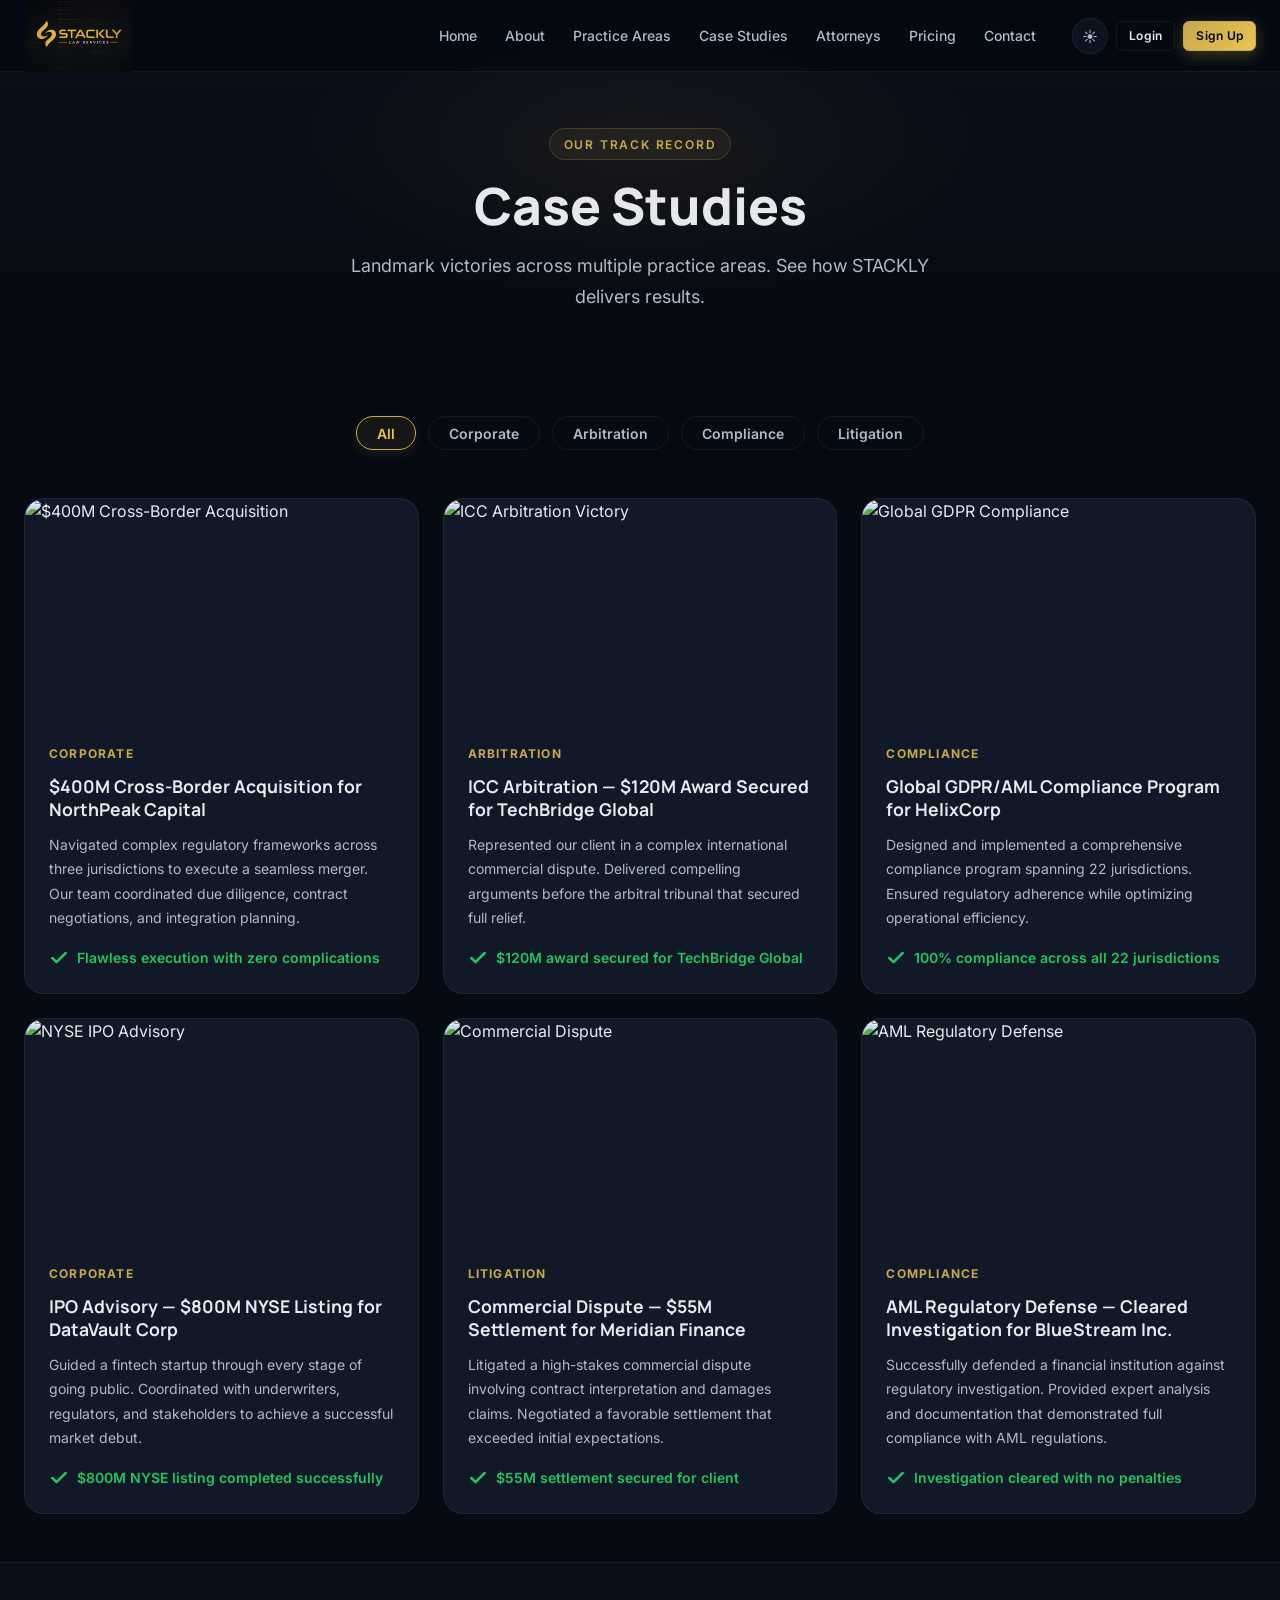
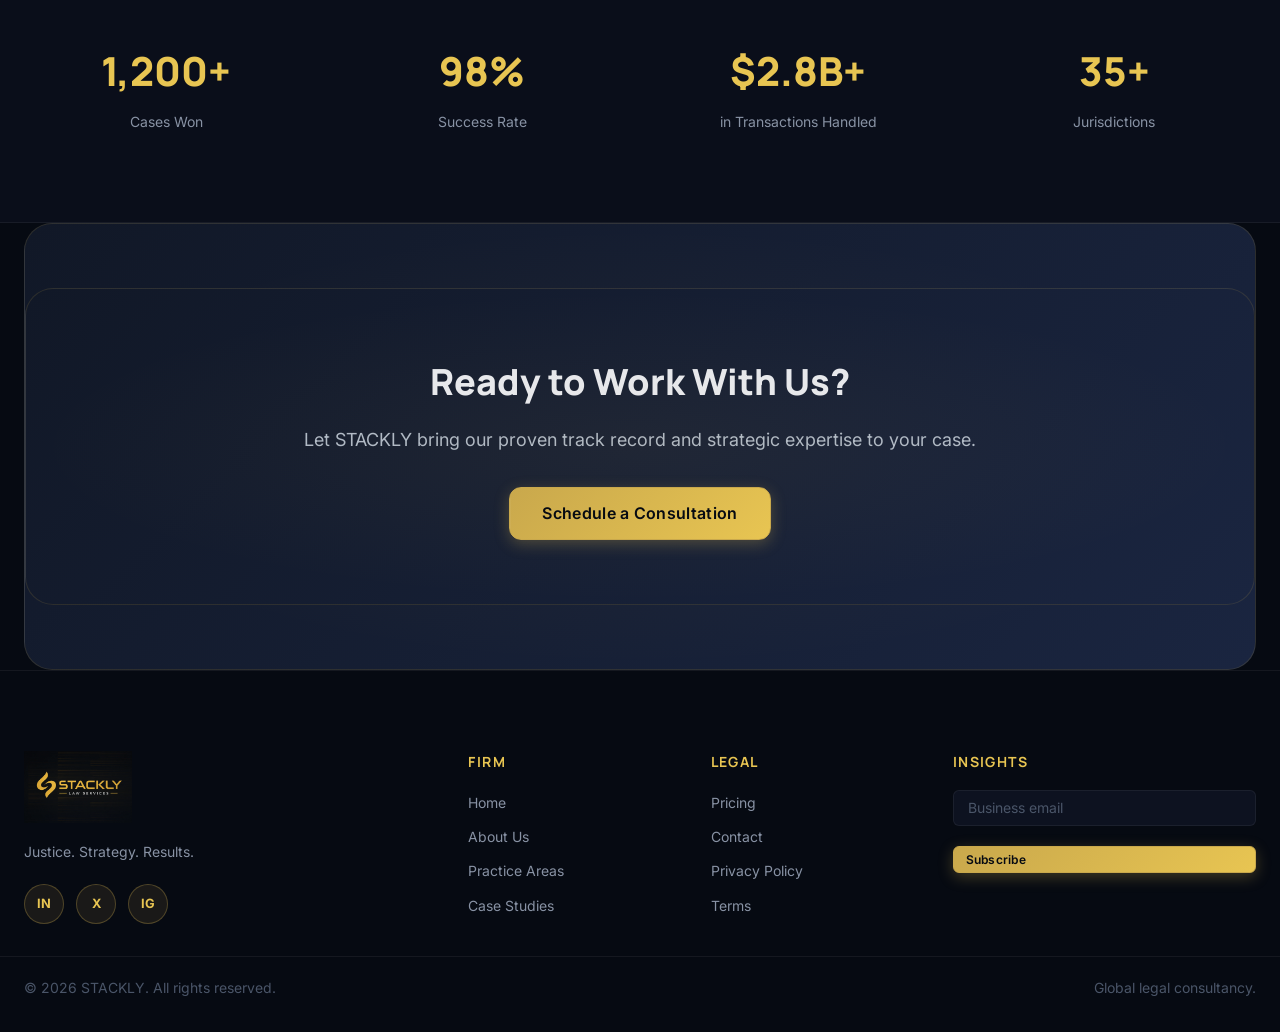
==== commit 564c3c80: "Final Changes" ====
--- a/pages/case-studies.html
+++ b/pages/case-studies.html
@@ -34,7 +34,6 @@
         <button class="theme-toggle" data-theme-toggle aria-label="Toggle theme"></button>
         <a class="btn btn-secondary btn-sm" href="./login.html">Login</a>
         <a class="btn btn-primary btn-sm" href="./signup.html">Sign Up</a>
-        <a class="btn btn-outline btn-sm" href="./contact.html">Book Consultation</a>
       </div>
     </div>
   </header>
--- a/assets/css/style.css
+++ b/assets/css/style.css
@@ -227,6 +227,13 @@
 .theme-toggle::before { content: '☀'; }
 [data-theme="light"] .theme-toggle::before { content: '☾'; }
 
+/* Hide mobile-only sidebar elements on desktop/laptop */
+.mob-sidebar-header, .mob-sidebar-auth { display: none !important; }
+@media (max-width: 960px) {
+  .mob-sidebar-header { display: flex !important; }
+  .mob-sidebar-auth   { display: flex !important; }
+}
+
 @media (max-width: 1100px) { .nav-links { gap: 0; } .nav-links a { padding: var(--space-2) var(--space-2); font-size: 0.8125rem; } }
 @media (max-width: 960px) {
   .menu-toggle { display: flex; margin-left: auto; }
@@ -238,7 +245,6 @@
     display: none; /* hidden until open — JS moves it to body and adds .open */
   }
   .nav-links.open {
-    /* Full-screen panel — appended to body, no containing-block issue */
     display: flex;
     position: fixed; top: 0; left: 0;
     width: 100vw; height: 100%; max-height: 100dvh;
@@ -249,6 +255,22 @@
     animation: slideInLeft 0.28s cubic-bezier(0.4,0,0.2,1) both;
   }
   .nav-links::before { display: none; }
+
+  /* Mobile sidebar header with X button */
+  .mob-sidebar-header {
+    display: flex; align-items: center; justify-content: flex-end;
+    padding: 0.85rem 1.25rem;
+    border-bottom: 1px solid var(--border-subtle);
+    flex-shrink: 0;
+  }
+  .mob-sidebar-close {
+    width: 34px; height: 34px; border-radius: 50%;
+    background: var(--bg-elevated); border: 1px solid var(--border-subtle);
+    color: var(--text-secondary); font-size: 1rem; cursor: pointer;
+    display: flex; align-items: center; justify-content: center;
+    transition: var(--transition);
+  }
+  .mob-sidebar-close:hover { background: rgba(201,168,76,.12); color: var(--gold-400); border-color: var(--gold-500); }
 
   /* Nav links inside the open panel */
   .nav-links a {
@@ -265,6 +287,15 @@
     color: var(--gold-400); background: rgba(201,168,76,.05);
     border-left: 3px solid var(--gold-500); padding-left: calc(1.5rem - 3px);
   }
+
+  /* Login + Sign Up pinned at bottom */
+  .mob-sidebar-auth {
+    display: flex; gap: 0.75rem;
+    padding: 1.25rem;
+    border-top: 1px solid var(--border-subtle);
+    margin-top: auto; flex-shrink: 0;
+  }
+  .mob-auth-btn { flex: 1; justify-content: center; text-align: center; text-decoration: none; }
 }
 
 @keyframes slideInLeft {
@@ -925,19 +956,19 @@
 .sidebar-user-info .name { font-size: var(--text-sm); font-weight: 700; }
 .sidebar-user-info .role { font-size: var(--text-xs); color: var(--gold-500); }
 
-.dashboard-main { flex: 1; margin-left: 260px; display: flex; flex-direction: column; min-height: 100vh; }
+.dashboard-main { flex: 1; min-width: 0; margin-left: 260px; display: flex; flex-direction: column; min-height: 100vh; overflow-x: hidden; }
 
 .dashboard-topbar {
   position: sticky; top: 0; z-index: 100;
   background: rgba(6,10,18,0.9); backdrop-filter: blur(20px);
   border-bottom: 1px solid var(--border-subtle);
-  padding: 0 var(--space-8); height: 64px;
+  padding: 0 var(--space-6); height: 64px;
   display: flex; align-items: center; gap: var(--space-4);
 }
 [data-theme="light"] .dashboard-topbar { background: rgba(255,255,255,0.9); }
-.topbar-burger { display: none; width: 36px; height: 36px; border-radius: var(--radius-sm); background: var(--bg-elevated); align-items: center; justify-content: center; color: var(--text-primary); font-size: 1.1rem; }
-.topbar-title { font-family: 'Manrope', sans-serif; font-size: var(--text-xl); font-weight: 700; }
-.topbar-search { flex: 1; max-width: 380px; position: relative; }
+.topbar-burger { display: none; width: 36px; height: 36px; border-radius: var(--radius-sm); background: var(--bg-elevated); align-items: center; justify-content: center; color: var(--text-primary); font-size: 1.1rem; flex-shrink: 0; }
+.topbar-title { font-family: 'Manrope', sans-serif; font-size: var(--text-xl); font-weight: 700; flex-shrink: 0; white-space: nowrap; }
+.topbar-search { flex: 1; min-width: 0; max-width: 380px; position: relative; }
 .topbar-search input { width: 100%; background: var(--bg-elevated); border: 1px solid var(--border-subtle); border-radius: var(--radius-full); padding: 0.4rem 1rem 0.4rem 2.5rem; font-size: var(--text-sm); color: var(--text-primary); }
 .topbar-search input::placeholder { color: var(--text-faint); }
 .topbar-search input:focus { outline: none; border-color: var(--gold-500); }
@@ -1083,7 +1114,10 @@
 .quick-action-label { font-size: var(--text-sm); font-weight: 600; text-align: center; }
 
 /* Responsive dashboard */
-@media (max-width: 1100px) { .stats-cards { grid-template-columns: repeat(2,1fr); } }
+/* 1360 = 260px sidebar + 1100px content area */
+@media (max-width: 1360px) { .stats-cards { grid-template-columns: repeat(2,1fr); } }
+/* 1220 = 260px sidebar + 960px content area */
+@media (max-width: 1220px) { .quick-actions { grid-template-columns: repeat(2,1fr); } }
 @media (max-width: 960px) {
   .sidebar { transform: translateX(-100%); }
   .sidebar.open { transform: translateX(0); }
@@ -1093,15 +1127,34 @@
   .dashboard-main { margin-left: 0; }
   .dashboard-grid { grid-template-columns: 1fr; }
   .quick-actions { grid-template-columns: repeat(2,1fr); }
+  .dashboard-content { padding: var(--space-5); }
+  .dashboard-panel { padding: var(--space-4) !important; }
+  /* Table: horizontal scroll */
+  .data-table th, .data-table td { white-space: nowrap; padding: .5rem .75rem !important; font-size: .8rem; }
+  .dashboard-panel div[style*="overflow"] { overflow-x: auto !important; -webkit-overflow-scrolling: touch; }
 }
 @media (max-width: 640px) {
   .stats-cards { grid-template-columns: 1fr 1fr; }
-  .dashboard-content { padding: var(--space-4); }
+  .dashboard-content { padding: var(--space-3); }
+  /* Topbar: hide notification + message buttons to prevent overflow */
   .topbar-search { display: none; }
-  .quick-actions { grid-template-columns: repeat(2,1fr); }
+  .topbar-icon-btn { display: none; }
+  .topbar-title { font-size: 1rem; }
+  .topbar-actions { gap: var(--space-2); }
+  .dashboard-topbar { padding: 0 var(--space-4); gap: var(--space-2); }
+  /* Panels */
+  .dashboard-panel { padding: .875rem !important; }
+  /* Quick actions */
+  .quick-actions { grid-template-columns: repeat(2,1fr); gap: var(--space-3); }
+  .quick-action-btn { padding: var(--space-4); }
+  .quick-action-label { font-size: .75rem; }
+  /* Welcome banner */
+  .dashboard-content > div:first-child h2 { font-size: 1.15rem !important; }
 }
 @media (max-width: 420px) {
   .stats-cards { grid-template-columns: 1fr; }
+  .quick-actions { grid-template-columns: repeat(2,1fr); }
+  .topbar-title { font-size: .9rem; }
 }
 
 /* ============================================================
@@ -1394,10 +1447,11 @@
 
 /* ─── Auth back button ───────────────────────────────── */
 .auth-back-btn {
-  display: inline-flex; align-items: center; gap: .5rem;
-  color: var(--gold-400); font-size: .875rem; font-weight: 600;
-  padding: .75rem 1rem .5rem 0; transition: var(--transition);
-  text-decoration: none;
+  display: inline-flex; align-items: center; gap: .3rem;
+  color: var(--gold-400); font-size: .78rem; font-weight: 600;
+  padding: 0; margin: 0 0 .4rem;
+  background: none; border: none;
+  transition: var(--transition); text-decoration: none; line-height: 1;
 }
 .auth-back-btn:hover { color: var(--gold-300); }
 
